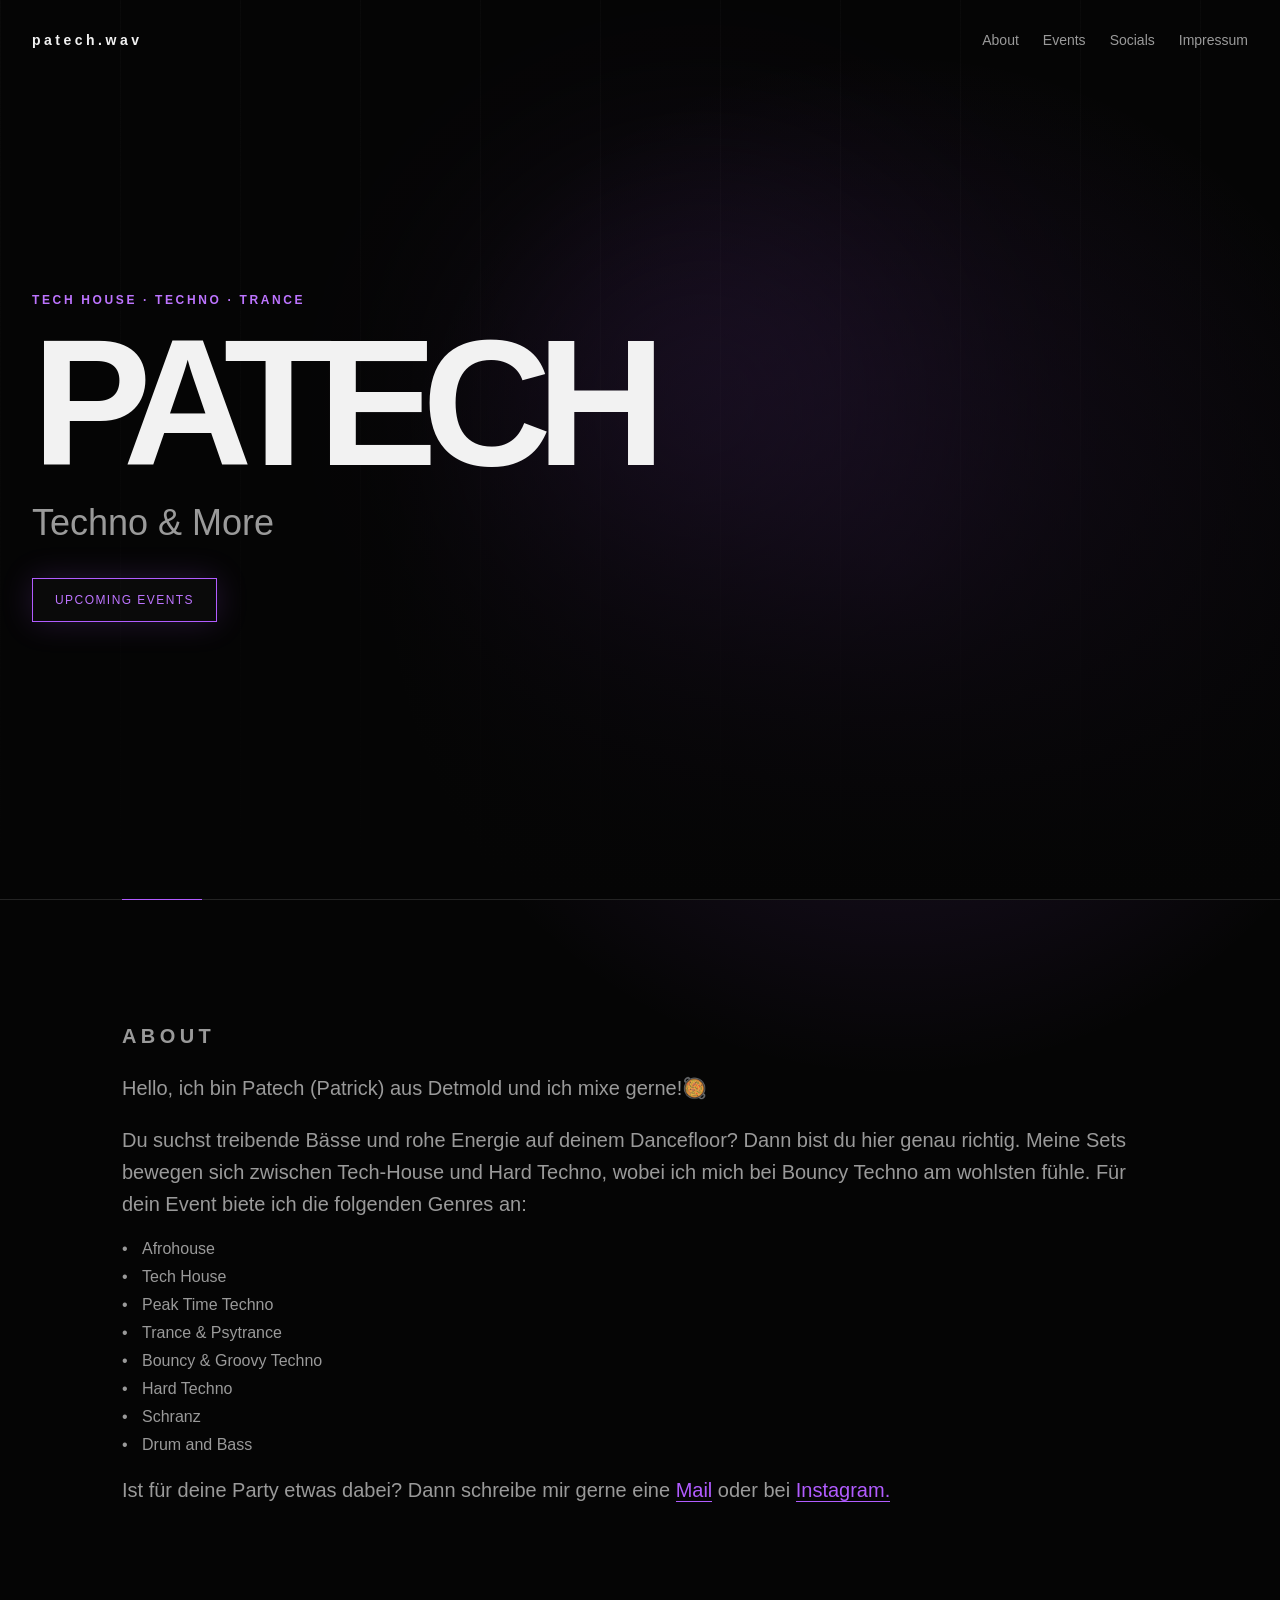
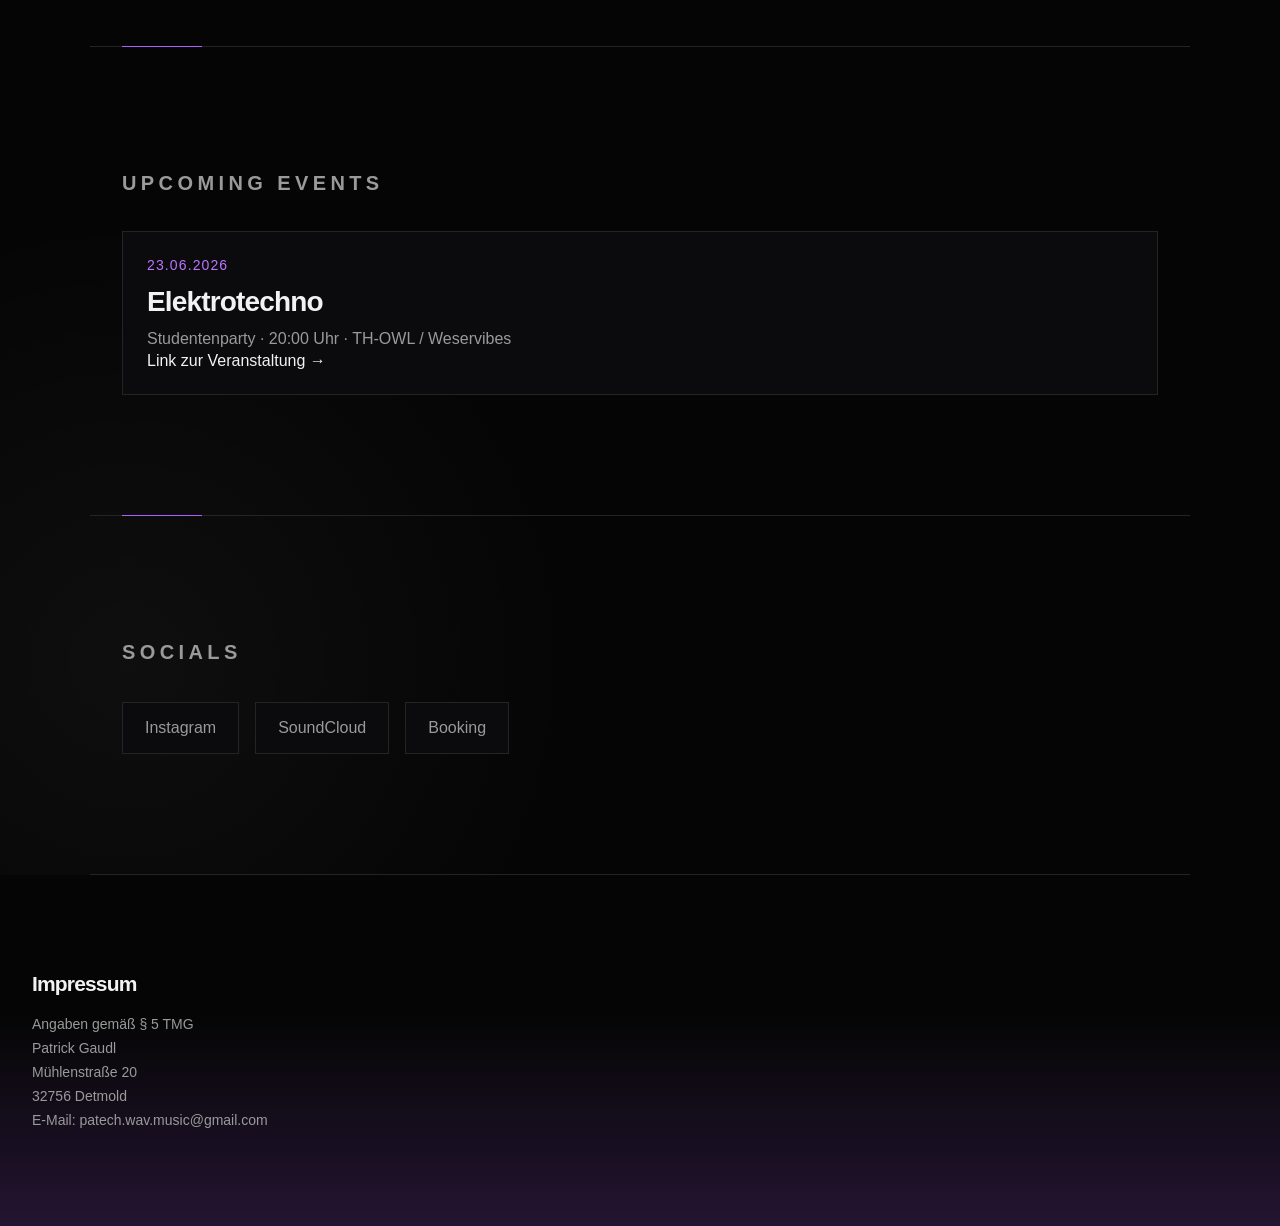
==== index.html @ b755f6b0 "Information added" ====
<!DOCTYPE html>
<html lang="de">
<head>
  <meta charset="UTF-8" />
  <meta name="viewport" content="width=device-width, initial-scale=1.0" />
  <title>Patech | HEART TECHNO❤️‍🔥</title>
  <link rel="stylesheet" href="css/style.css" />
</head>
<body>
  <header class="hero">
    <nav class="nav">
      <div class="logo">patech.wav</div>
      <div class="nav-links">
        <a href="#about">About</a>
        <a href="#events">Events</a>
        <a href="#socials">Socials</a>
        <a href="#impressum">Impressum</a>
      </div>
    </nav>

    <section class="hero-content">
      <p class="eyebrow">Tech House · Techno · Trance</p>
      <h1>PATECH</h1>
      <p class="headline">Techno & More</p>
      <a href="#events" class="button">Upcoming Events</a>
    </section>
  </header>

  <main>
    <section id="about" class="section">
      <p class="section-label">About</p>
      <!--<h2>HEART. TECHNO.</h2>-->
      <p>Hello, ich bin Patech (Patrick) aus Detmold und ich mixe gerne!🥘</p>
      <p>    
        Du suchst treibende Bässe und rohe Energie auf deinem Dancefloor? 
        Dann bist du hier genau richtig. Meine Sets bewegen sich 
        zwischen Tech-House und Hard Techno, wobei ich mich bei Bouncy Techno 
        am wohlsten fühle. Für dein Event biete ich die folgenden Genres an:
        <ul>
          <li>Afrohouse</li>
          <li>Tech House</li>
          <li>Peak Time Techno</li>
          <li>Trance & Psytrance</li>
          <li>Bouncy & Groovy Techno</li>
          <li>Hard Techno</li>
          <li>Schranz</li>
          <li>Drum and Bass</li>
        </ul>

        <p>
          Ist für deine Party etwas dabei? Dann schreibe mir gerne eine
          <a href="mailto:patech.wav.music@gmail.com" class="inline-link">Mail</a>
          oder bei
          <a href="https://www.instagram.com/patech.wav?igsh=MTF3a2w5eGQxazkydw%3D%3D&utm_source=qr" target="_blank" class="inline-link">Instagram.
  </a>
</p>
        
    </section>

    <section id="events" class="section">
      <p class="section-label">Upcoming Events</p>
      <div class="event-list">
        <article class="event">
          <span>23.06.2026</span>
          <h3>Elektrotechno</h3>
          <p>Studentenparty · 20:00 Uhr · TH-OWL / Weservibes</p>
          <a
            href="https://www.instagram.com/p/DZF4365NPlH/?igsh=MXVjY3Zva3c2cnh4eQ=="
            target="_blank"
            class="event-link"
            >
          Link zur Veranstaltung →
          </a>
        </article>

        <!-- 
        <article class="event">
          <span>26.06.2026</span>
          <h3>Casino Party</h3>
          <p>Studentenparty · 21:00 Uhr · AStA Detmold</p>
        </article>
      -->
      </div>
    </section>

    <section id="socials" class="section">
      <p class="section-label">Socials</p>
      <!--<h2>Follow the sound</h2>-->
      <div class="social-links">
        <a href="https://www.instagram.com/patech.wav?igsh=MTF3a2w5eGQxazkydw%3D%3D&utm_source=qr" target="_blank">Instagram</a>
        <a href="https://soundcloud.com/user-330968893" target="_blank">SoundCloud</a>
        <a href="mailto:patech.wav.music@gmail.com">Booking</a>
      </div>
    </section>
  </main>

  <footer id="impressum" class="footer">
    <h2>Impressum</h2>
    <p>
      Angaben gemäß § 5 TMG<br />
      Patrick Gaudl<br />
      Mühlenstraße 20<br />
      32756 Detmold<br />
      E-Mail: patech.wav.music@gmail.com
    </p>
  </footer>

  <script src="js/main.js"></script>
</body>
</html>
---- css/style.css ----
:root {
  --bg: #050505;
  --bg-soft: #0b0b0d;
  --text: #f2f2f2;
  --muted: #9a9a9a;
  --line: #242424;

  --accent: #b15cff;
  --accent-soft: color-mix(in srgb, var(--accent) 18%, transparent);
  --accent-medium: color-mix(in srgb, var(--accent) 45%, transparent);
  --accent-text: color-mix(in srgb, var(--accent) 85%, #ffffff);

  --max-width: 1100px;
  --side-padding: 32px;
}

* {
  box-sizing: border-box;
}

html {
  scroll-behavior: smooth;
}

body {
  margin: 0;
  font-family: Arial, Helvetica, sans-serif;
  background:
    radial-gradient(circle at 70% 20%, var(--accent-soft), transparent 32rem),
    radial-gradient(circle at 10% 80%, rgba(255, 255, 255, 0.04), transparent 28rem),
    var(--bg);
  color: var(--text);
}

body::selection {
  background: var(--accent);
  color: var(--bg);
}

a {
  color: inherit;
  text-decoration: none;
}

.hero {
  position: relative;
  min-height: 100vh;
  padding: 32px;
  display: flex;
  flex-direction: column;
  overflow: hidden;
  border-bottom: 1px solid var(--line);
}

.hero::before {
  content: "";
  position: absolute;
  width: 42rem;
  height: 42rem;
  top: 45%;
  left: 55%;
  transform: translate(-50%, -50%);
  background: radial-gradient(circle, var(--accent-medium), transparent 68%);
  filter: blur(90px);
  opacity: 0.4;
  pointer-events: none;
}

.hero::after {
  content: "";
  position: absolute;
  inset: 0;
  background:
    linear-gradient(to bottom, rgba(5, 5, 5, 0.1), var(--bg)),
    repeating-linear-gradient(
      90deg,
      rgba(255, 255, 255, 0.025) 0,
      rgba(255, 255, 255, 0.025) 1px,
      transparent 1px,
      transparent 120px
    );
  pointer-events: none;
}

.nav,
.hero-content {
  position: relative;
  z-index: 1;
}

.nav {
  display: flex;
  justify-content: space-between;
  align-items: center;
  gap: 24px;
}

.logo {
  font-size: 14px;
  letter-spacing: 0.25em;
  font-weight: 700;
  color: var(--text);
}

.nav-links {
  display: flex;
  gap: 24px;
  font-size: 14px;
  color: var(--muted);
}

.nav-links a {
  position: relative;
  transition: color 0.2s ease;
}

.nav-links a::after {
  content: "";
  position: absolute;
  left: 0;
  bottom: -6px;
  width: 0;
  height: 1px;
  background: var(--accent);
  transition: width 0.2s ease;
}

.nav-links a:hover {
  color: var(--text);
}

.nav-links a:hover::after {
  width: 100%;
}

.hero-content {
  flex: 1;
  display: flex;
  flex-direction: column;
  justify-content: center;
  max-width: 920px;
}

.eyebrow,
.section-label {
  margin: 0;
  color: var(--accent-text);
  text-transform: uppercase;
  letter-spacing: 0.22em;
  font-size: 12px;
  font-weight: 700;
}

h1 {
  margin: 18px 0;
  font-size: clamp(64px, 14vw, 180px);
  line-height: 0.88;
  letter-spacing: -0.085em;
  color: var(--text);
  background: none;
  -webkit-text-fill-color: unset;
}

.headline {
  max-width: 660px;
  margin: 0;
  color: var(--muted);
  font-size: clamp(20px, 3vw, 36px);
  line-height: 1.2;
}

.button {
  margin-top: 34px;
  width: fit-content;
  border: 1px solid var(--accent);
  padding: 14px 22px;
  text-transform: uppercase;
  letter-spacing: 0.12em;
  font-size: 12px;
  color: var(--accent-text);
  background: rgba(255, 255, 255, 0.02);
  box-shadow: 0 0 32px var(--accent-soft);
  transition:
    background 0.2s ease,
    color 0.2s ease,
    transform 0.2s ease,
    box-shadow 0.2s ease;
}

.button:hover {
  background: var(--accent);
  color: var(--bg);
  transform: translateY(-2px);
  box-shadow: 0 0 44px var(--accent-medium);
}

.section {
  position: relative;
  padding: 120px var(--side-padding);
  max-width: var(--max-width);
  margin: 0 auto;
  border-bottom: 1px solid var(--line);
}

.section::before {
  content: "";
  position: absolute;
  top: -1px;
  left: var(--side-padding);
  width: 80px;
  height: 1px;
  background: var(--accent);
}

.section h2 {
  font-size: clamp(36px, 7vw, 88px);
  letter-spacing: -0.06em;
  line-height: 0.95;
  margin: 18px 0 26px;
}

.section p {
  color: var(--muted);
  font-size: 20px;
  line-height: 1.6;
}

.event-list {
  display: grid;
  gap: 16px;
  margin-top: 32px;
}

.event {
  position: relative;
  border: 1px solid var(--line);
  padding: 24px;
  background:
    
    var(--bg-soft);
  transition:
    border-color 0.2s ease,
    transform 0.2s ease,
    background 0.2s ease;
}

.event:hover {
  border-color: var(--accent);
  transform: translateY(-3px);
}

.event span {
  color: var(--accent-text);
  font-size: 14px;
  letter-spacing: 0.08em;
}

.event h3 {
  margin: 12px 0 8px;
  font-size: 28px;
  letter-spacing: -0.03em;
}

.event p {
  margin: 0;
  font-size: 16px;
}

.social-links {
  display: flex;
  flex-wrap: wrap;
  gap: 16px;
  margin-top: 34px;
}

.social-links a {
  border: 1px solid var(--line);
  padding: 16px 22px;
  color: var(--muted);
  background: var(--bg-soft);
  transition:
    color 0.2s ease,
    border-color 0.2s ease,
    transform 0.2s ease,
    box-shadow 0.2s ease;
}

.social-links a:hover {
  color: var(--text);
  border-color: var(--accent);
  transform: translateY(-2px);
  box-shadow: 0 0 30px var(--accent-soft);
}

.footer {
  padding: 80px var(--side-padding);
  color: var(--muted);
  font-size: 14px;
  background:
    linear-gradient(to top, var(--accent-soft), transparent 60%),
    var(--bg);
}

.footer h2 {
  color: var(--text);
  letter-spacing: -0.04em;
}

.footer p {
  line-height: 1.7;
}

@media (max-width: 700px) {
  :root {
    --side-padding: 20px;
  }

  .hero {
    padding: 24px 20px;
  }

  .nav {
    align-items: flex-start;
    flex-direction: column;
  }

  .nav-links {
    flex-wrap: wrap;
    gap: 16px;
  }

  .hero::before {
    width: 28rem;
    height: 28rem;
  }

  .section {
    padding-top: 90px;
    padding-bottom: 90px;
  }

  .section p {
    font-size: 18px;
  }

  .event h3 {
    font-size: 24px;
  }
}

ul {
  list-style: none;
  padding: 0;
}

ul li {
  position: relative;
  padding-left: 20px;
  margin-bottom: 10px;
}

ul li::before {
  content: "•";
  position: absolute;
  left: 0;
  color: var(--muted);
}

#about p,
#about ul,
#about li {
  color: var(--muted);
}


.inline-link {
  color: var(--accent);
  text-decoration: none;
  border-bottom: 1px solid var(--accent);
  transition: all 0.2s ease;
}

.inline-link:hover {
  color: var(--text);
  border-bottom-color: var(--text);
}
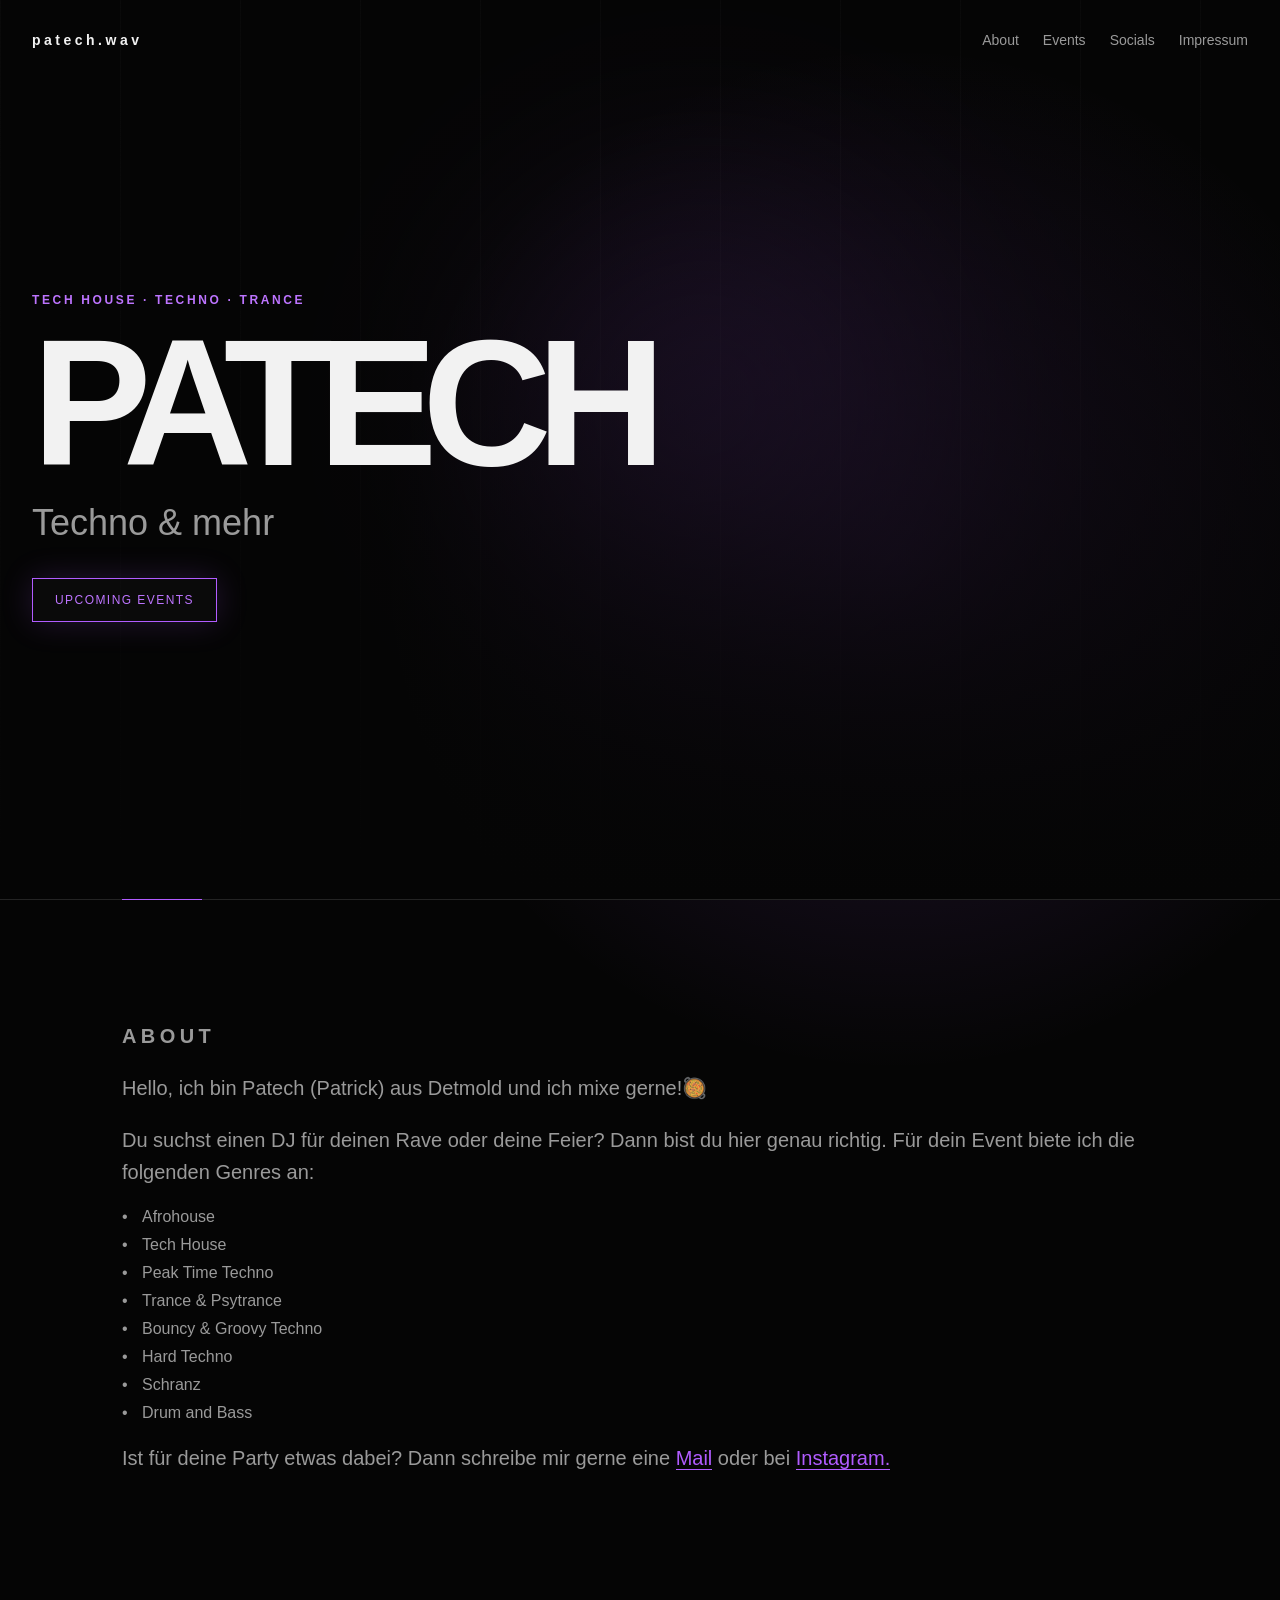
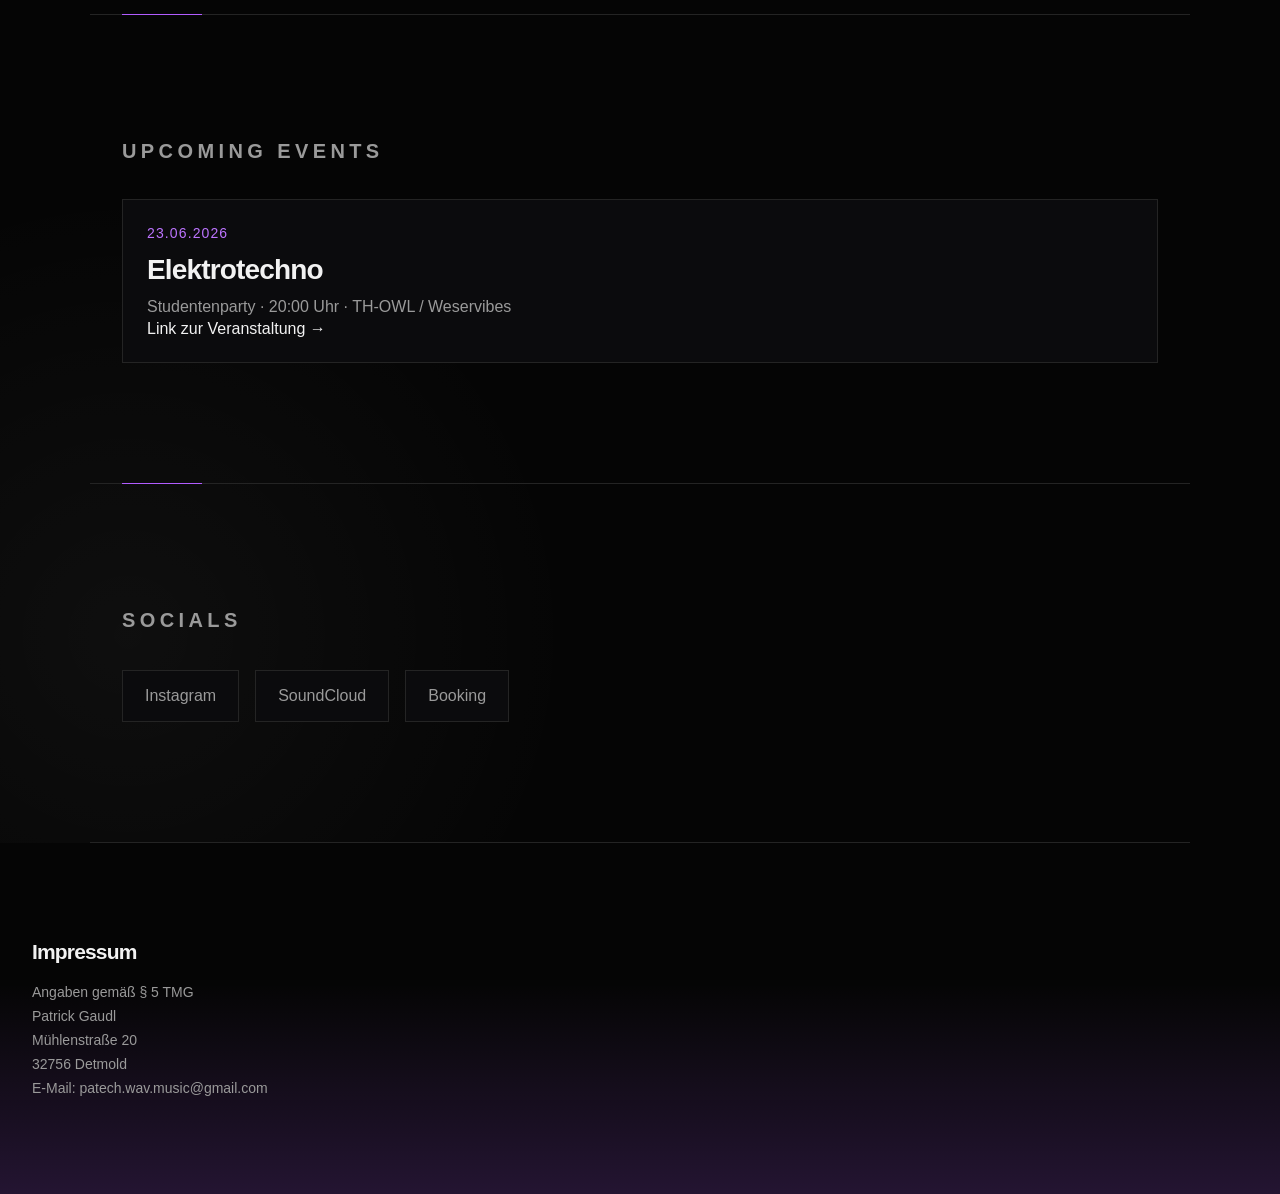
==== commit 8eab5be8: "Updated info" ====
--- a/index.html
+++ b/index.html
@@ -21,7 +21,7 @@
     <section class="hero-content">
       <p class="eyebrow">Tech House · Techno · Trance</p>
       <h1>PATECH</h1>
-      <p class="headline">Techno & More</p>
+      <p class="headline">Techno & mehr</p>
       <a href="#events" class="button">Upcoming Events</a>
     </section>
   </header>
@@ -32,10 +32,8 @@
       <!--<h2>HEART. TECHNO.</h2>-->
       <p>Hello, ich bin Patech (Patrick) aus Detmold und ich mixe gerne!🥘</p>
       <p>    
-        Du suchst treibende Bässe und rohe Energie auf deinem Dancefloor? 
-        Dann bist du hier genau richtig. Meine Sets bewegen sich 
-        zwischen Tech-House und Hard Techno, wobei ich mich bei Bouncy Techno 
-        am wohlsten fühle. Für dein Event biete ich die folgenden Genres an:
+        Du suchst einen DJ für deinen Rave oder deine Feier? 
+        Dann bist du hier genau richtig.  Für dein Event biete ich die folgenden Genres an:
         <ul>
           <li>Afrohouse</li>
           <li>Tech House</li>
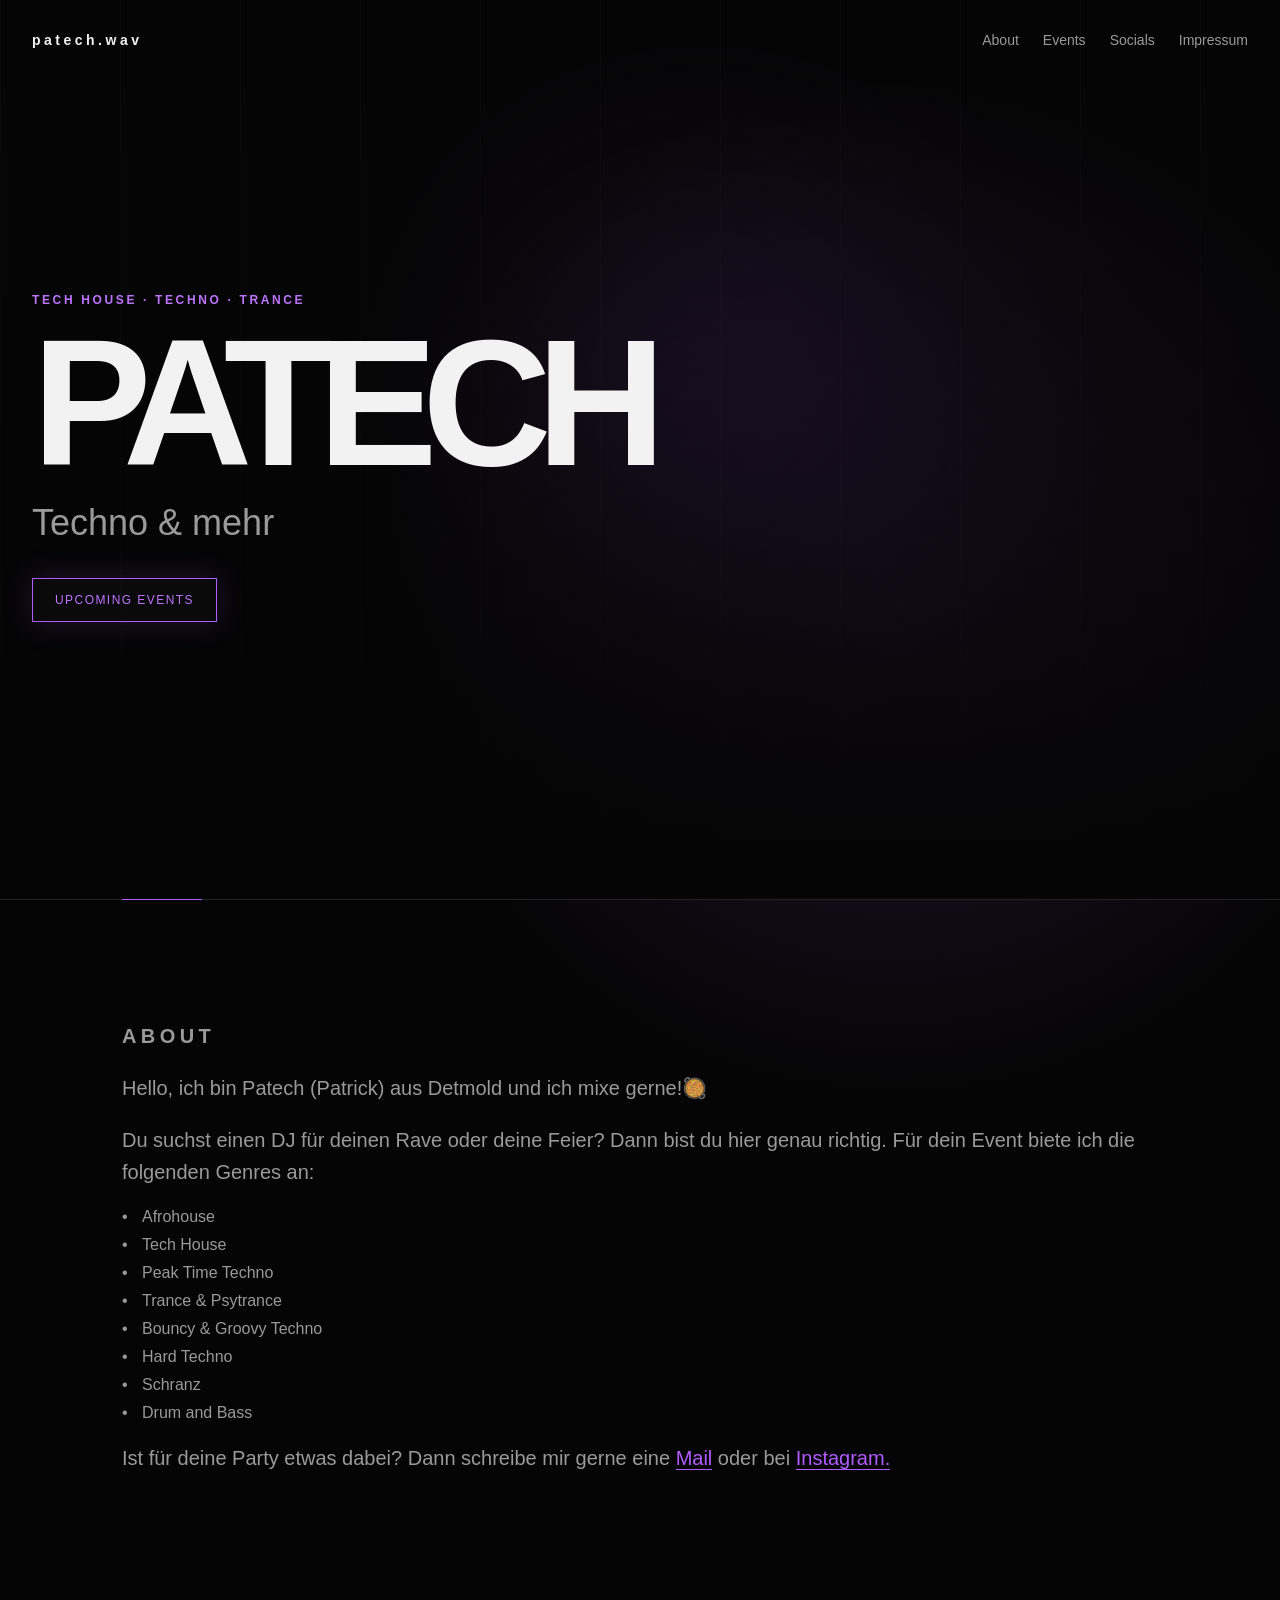
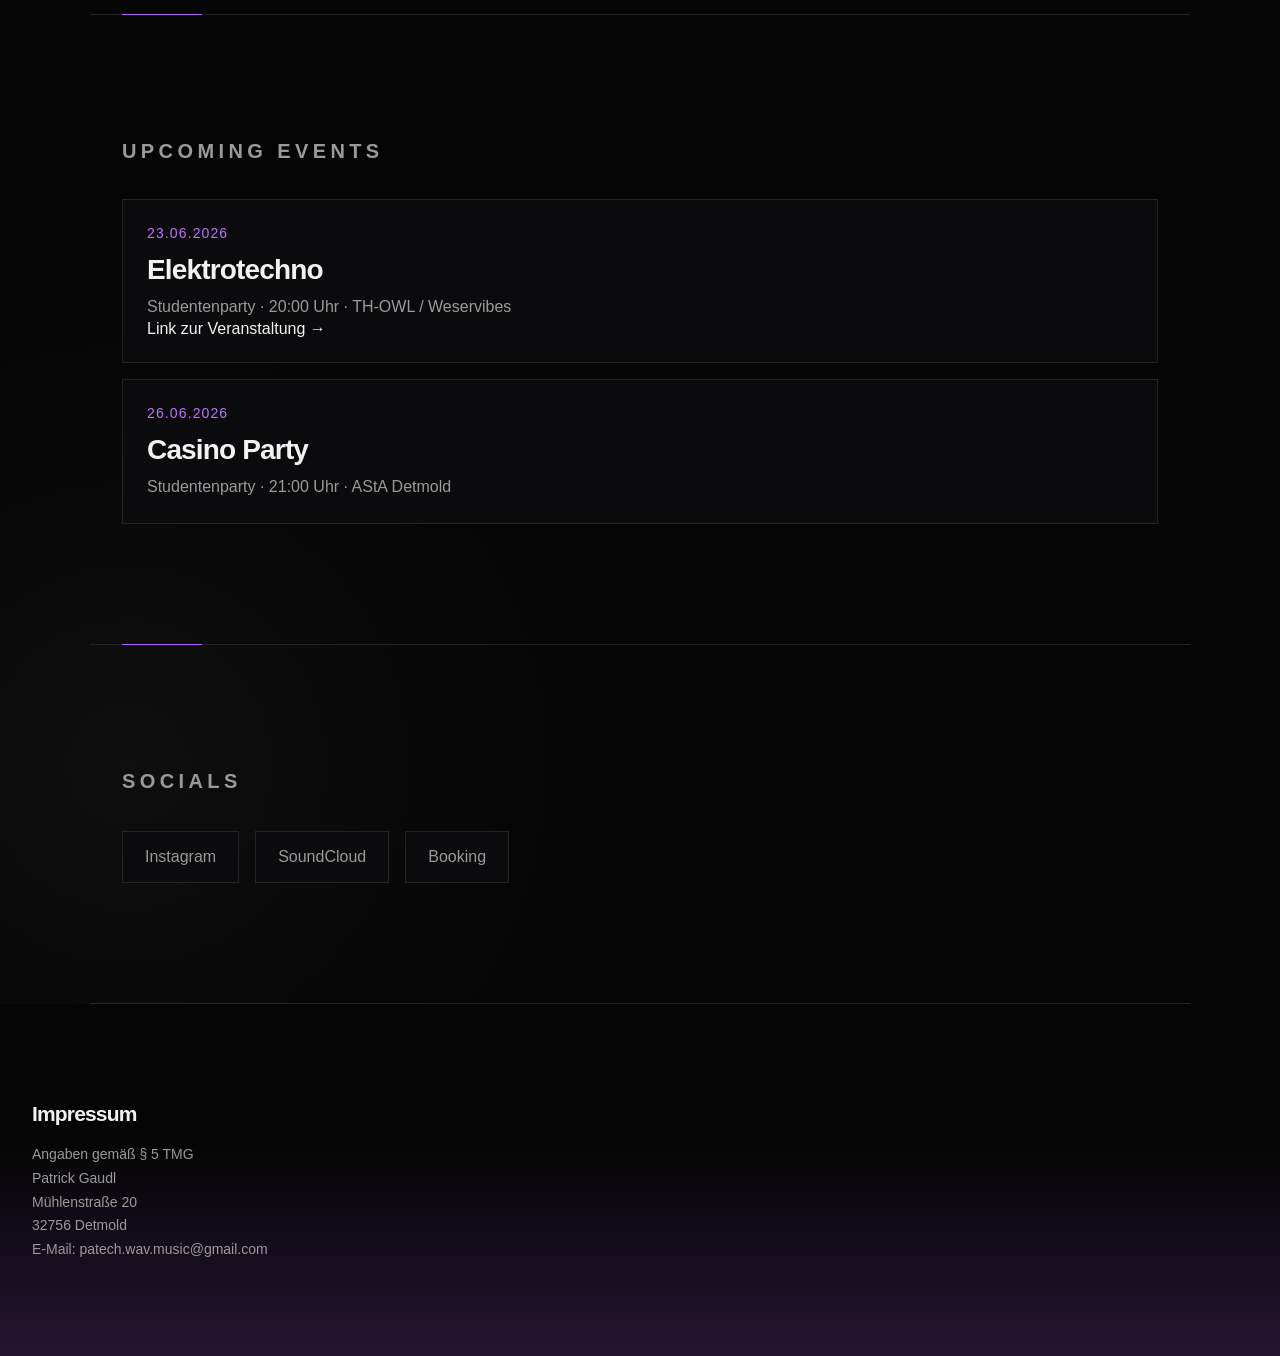
==== commit e3d4224d: "Added event detmold party." ====
--- a/index.html
+++ b/index.html
@@ -71,13 +71,13 @@
           </a>
         </article>
 
-        <!-- 
+         
         <article class="event">
           <span>26.06.2026</span>
           <h3>Casino Party</h3>
           <p>Studentenparty · 21:00 Uhr · AStA Detmold</p>
         </article>
-      -->
+      
       </div>
     </section>
 
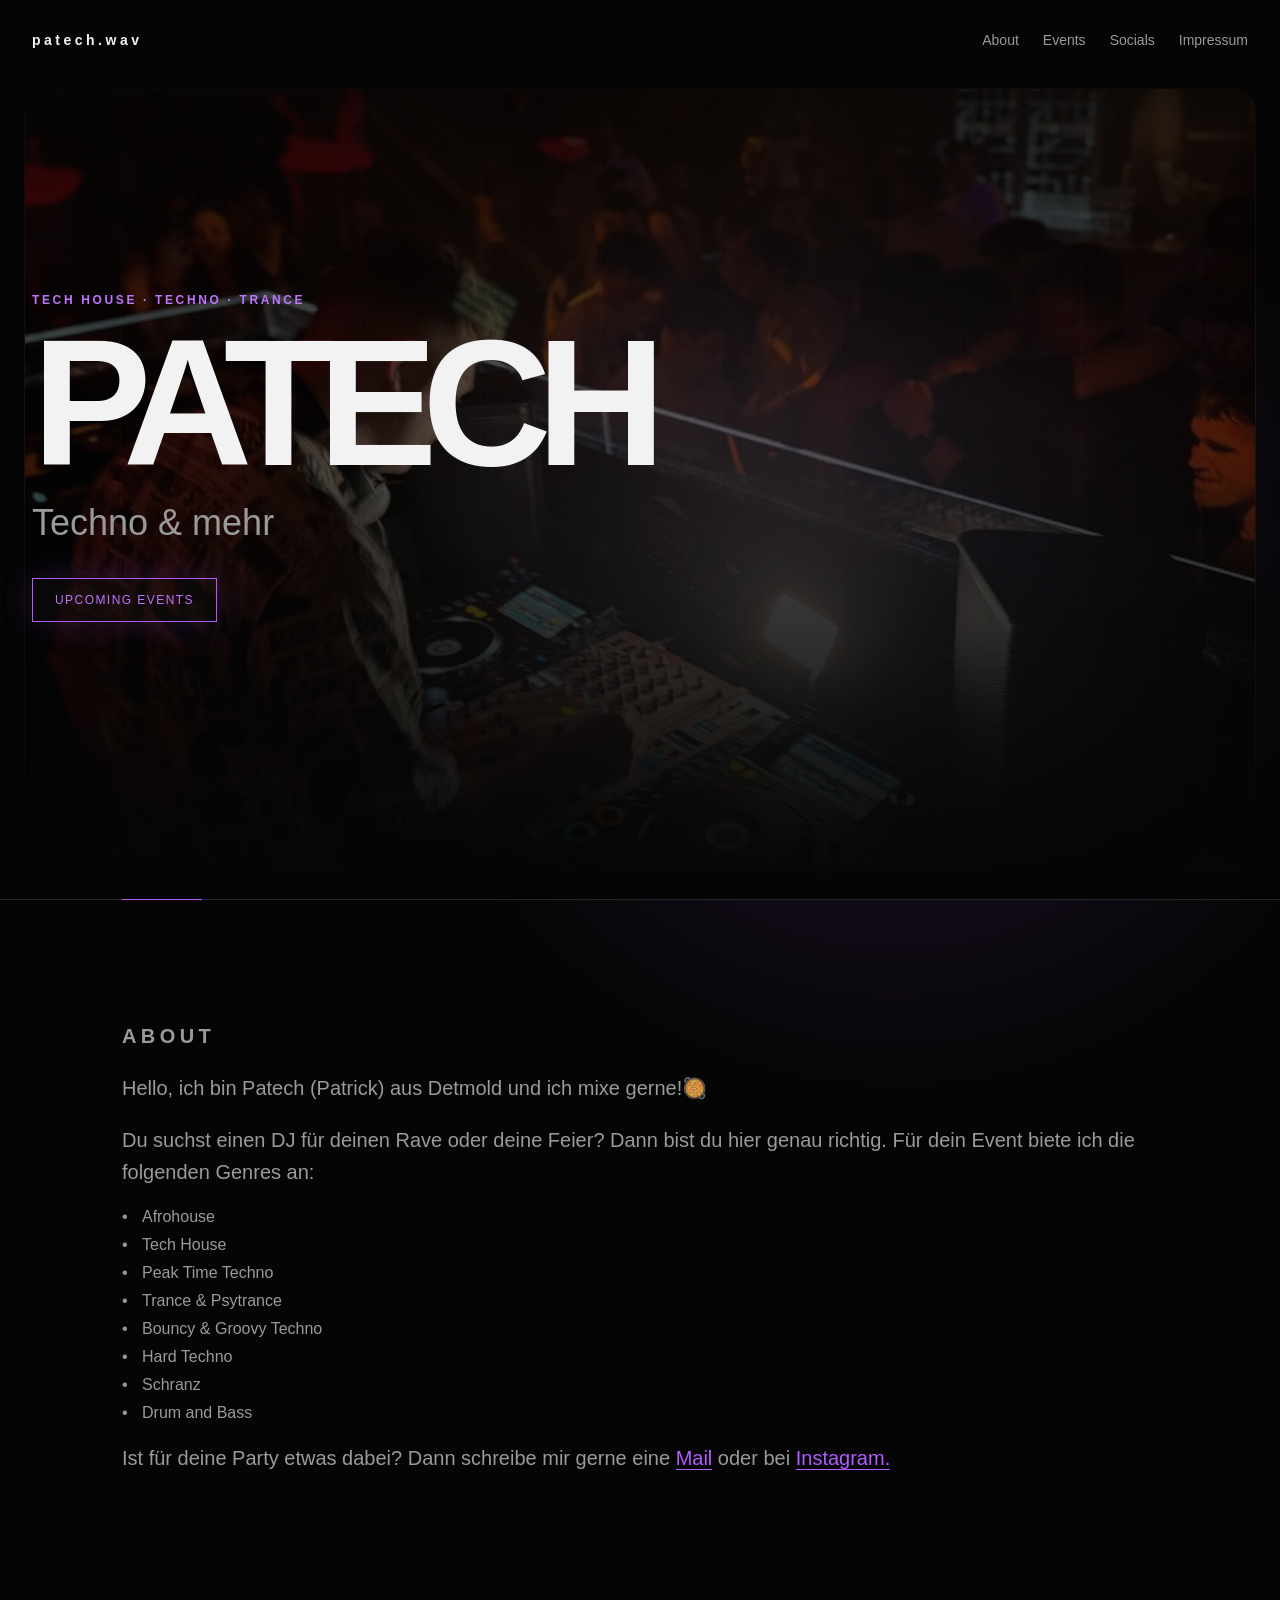
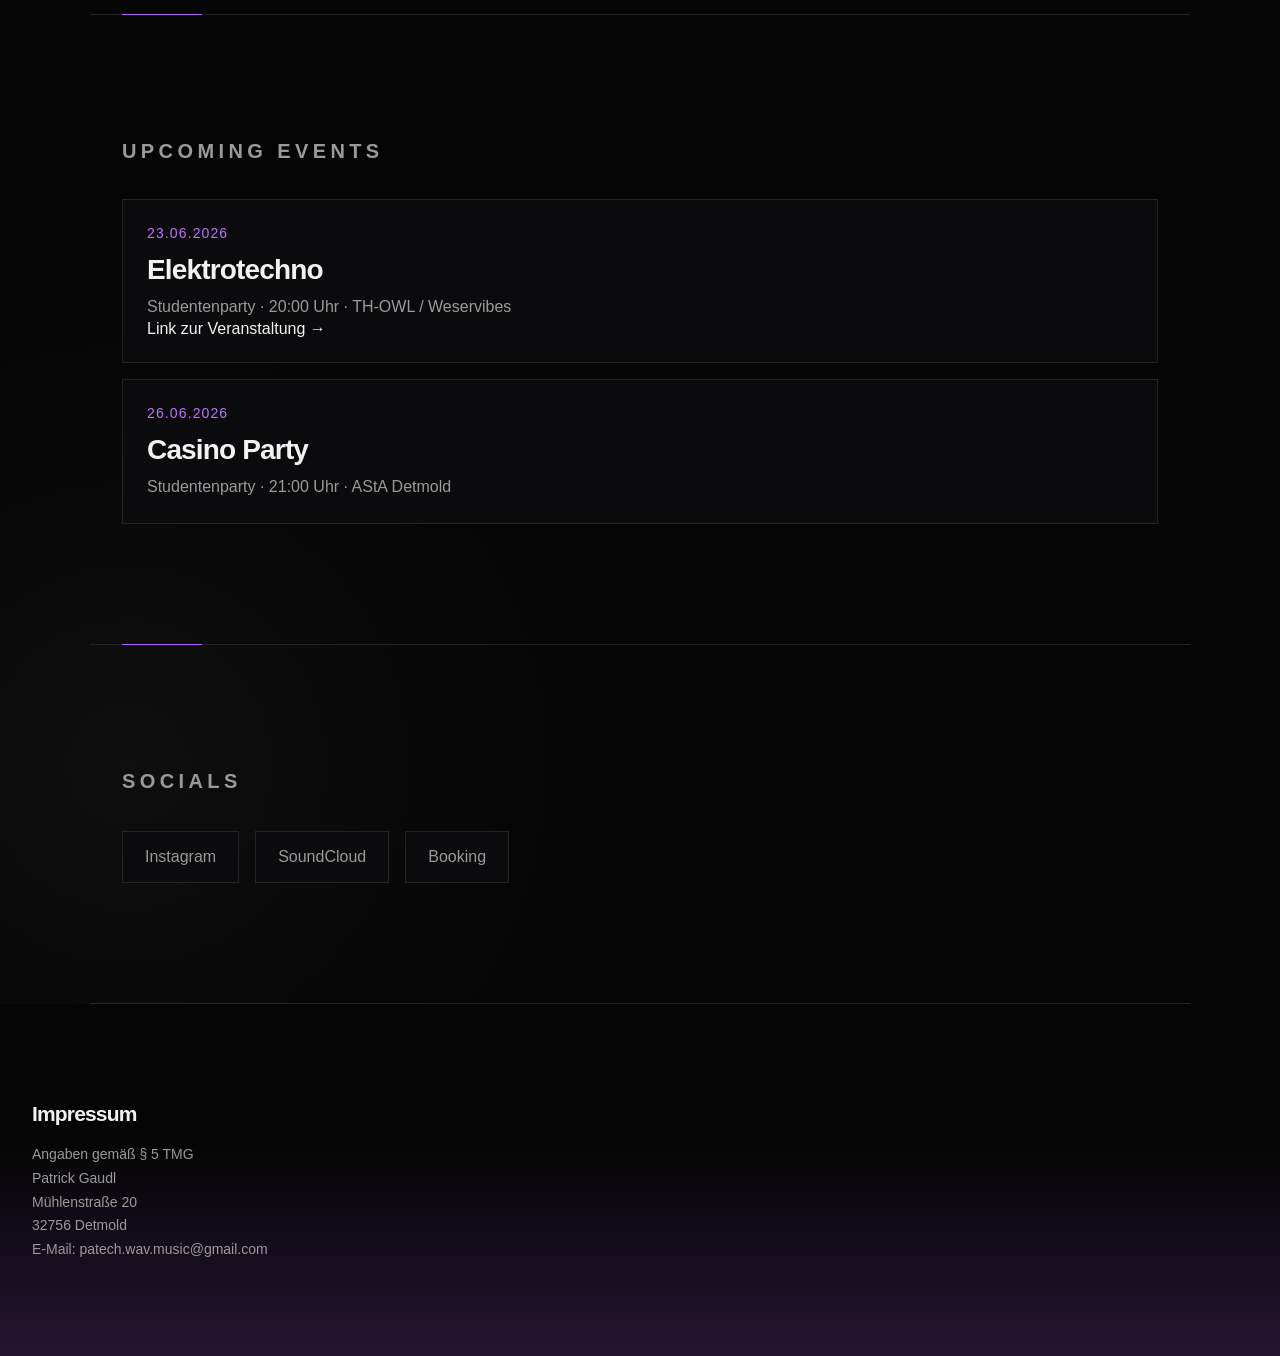
==== commit 8febff6f: "Image hero slideshow in header" ====
--- a/index.html
+++ b/index.html
@@ -8,6 +8,7 @@
 </head>
 <body>
   <header class="hero">
+    <div id="slider-container"></div>
     <nav class="nav">
       <div class="logo">patech.wav</div>
       <div class="nav-links">
--- a/css/style.css
+++ b/css/style.css
@@ -383,4 +383,93 @@
 .inline-link:hover {
   color: var(--text);
   border-bottom-color: var(--text);
+}
+
+
+
+
+
+.hero {
+  position: relative;
+  overflow: hidden;
+}
+
+#slider-container {
+  position: absolute;
+  inset: 0;
+  z-index: 0;
+  padding: 88px 24px 24px;
+}
+
+.hero-slider {
+  position: relative;
+  width: 100%;
+  height: 100%;
+  overflow: hidden;
+  border: 1px solid rgba(255, 255, 255, 0.12);
+  border-radius: 24px;
+  opacity: 0.72;
+}
+
+.slide,
+.slide img {
+  width: 100%;
+  height: 100%;
+}
+
+.slide {
+  position: absolute;
+  inset: 0;
+  opacity: 0;
+  transition: opacity 1.2s ease;
+}
+
+.slide.active {
+  opacity: 1;
+}
+
+.slide img {
+  object-fit: cover;
+  object-position: center;
+  display: block;
+  filter: brightness(0.65) contrast(1.08) saturate(0.9);
+}
+
+.hero::after {
+  content: "";
+  position: absolute;
+  inset: 0;
+  background:
+    linear-gradient(
+      to bottom,
+      rgba(5, 5, 5, 0.95) 0%,
+      rgba(5, 5, 5, 0.65) 18%,
+      rgba(5, 5, 5, 0.35) 45%,
+      var(--bg) 100%
+    ),
+    repeating-linear-gradient(
+      90deg,
+      rgba(255, 255, 255, 0.025) 0,
+      rgba(255, 255, 255, 0.025) 1px,
+      transparent 1px,
+      transparent 120px
+    );
+  pointer-events: none;
+  z-index: 1;
+}
+
+.nav,
+.hero-content {
+  position: relative;
+  z-index: 2;
+}
+
+@media (max-width: 700px) {
+  #slider-container {
+    padding: 118px 14px 18px;
+  }
+
+  .hero-slider {
+    border-radius: 18px;
+  }
 }
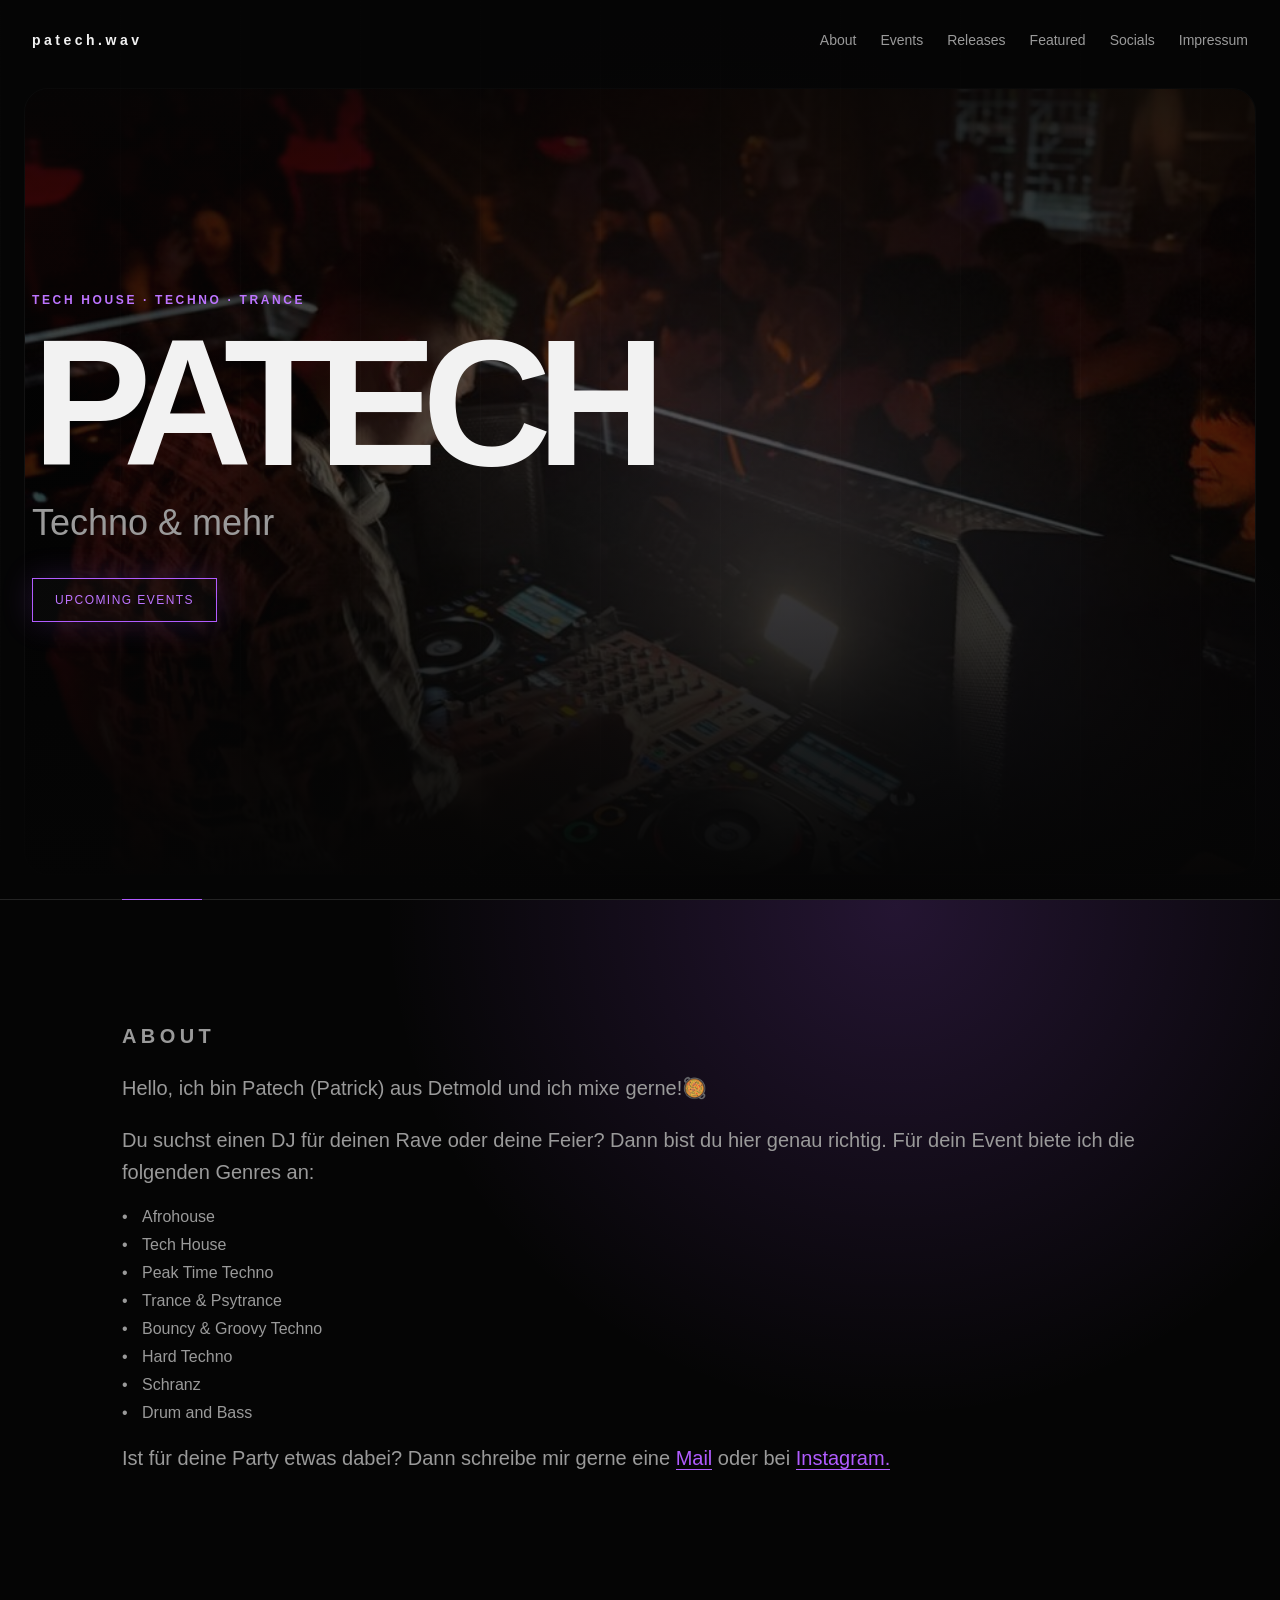
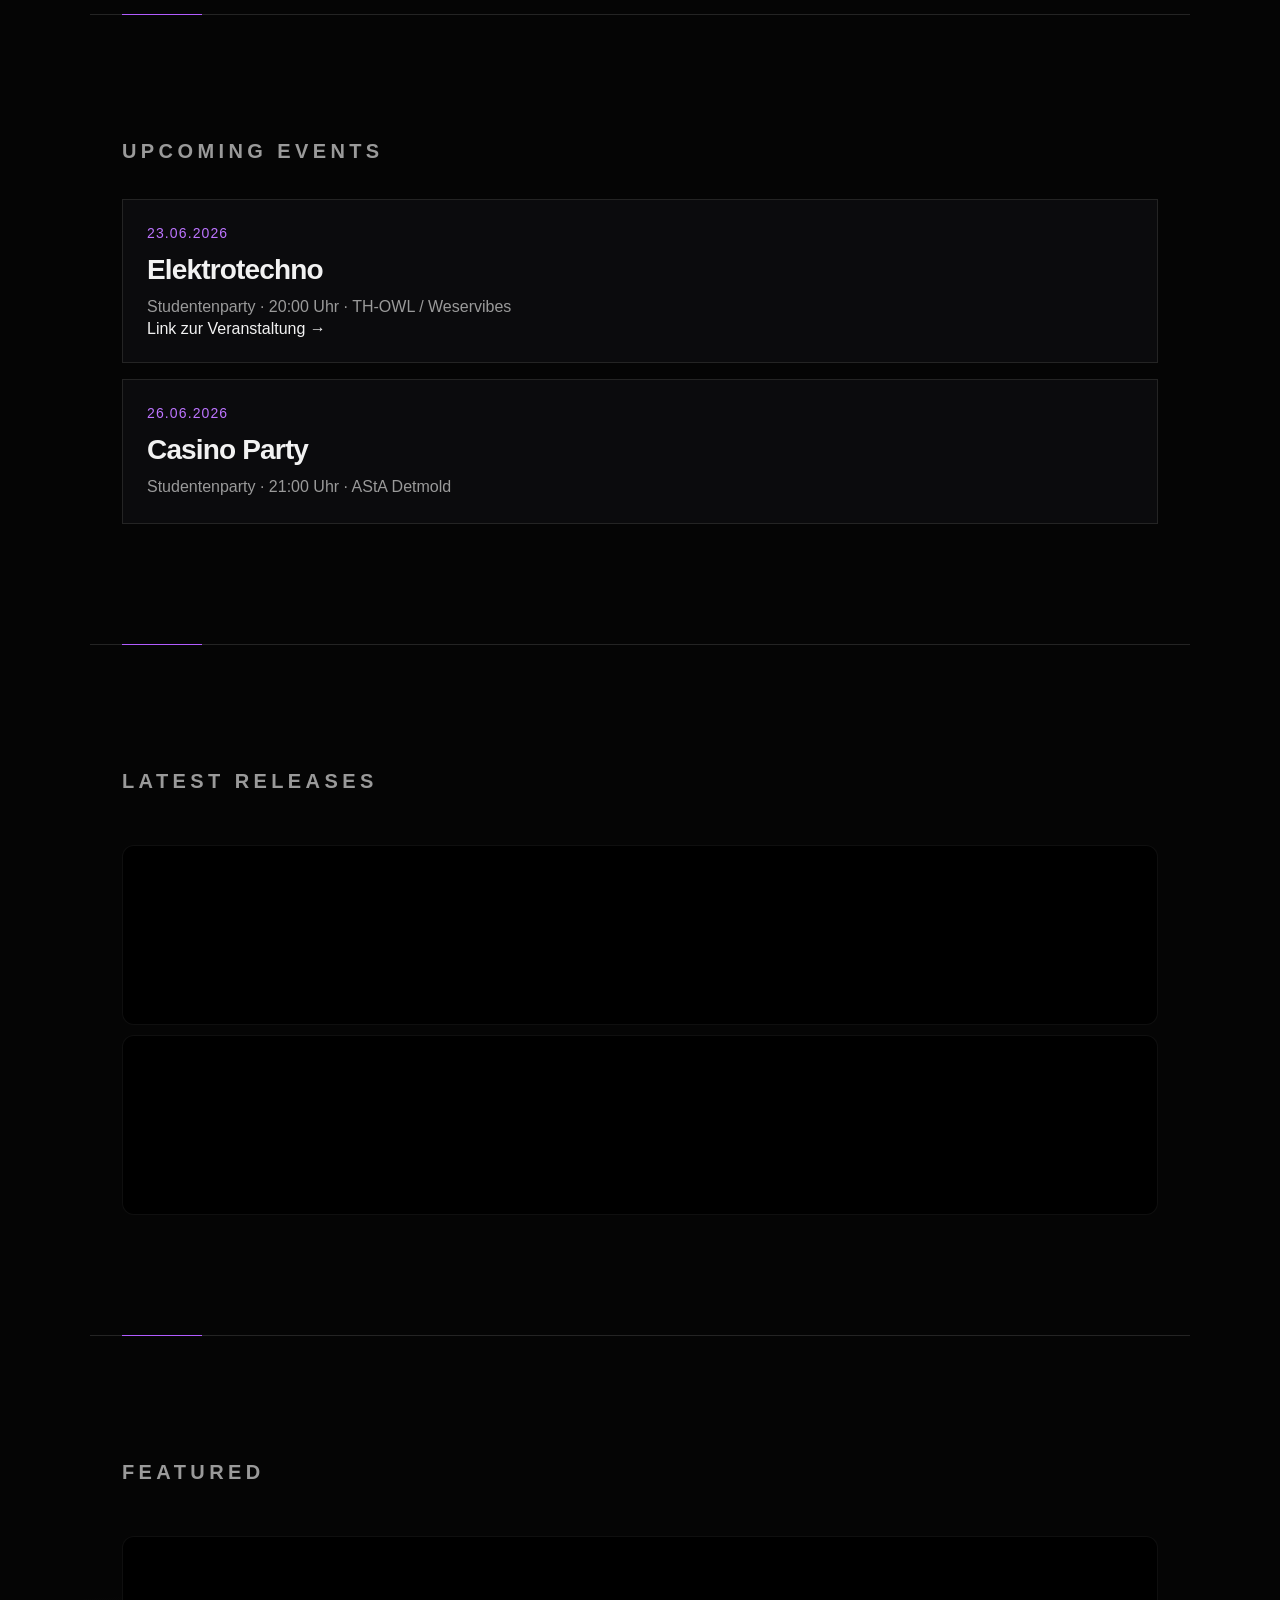
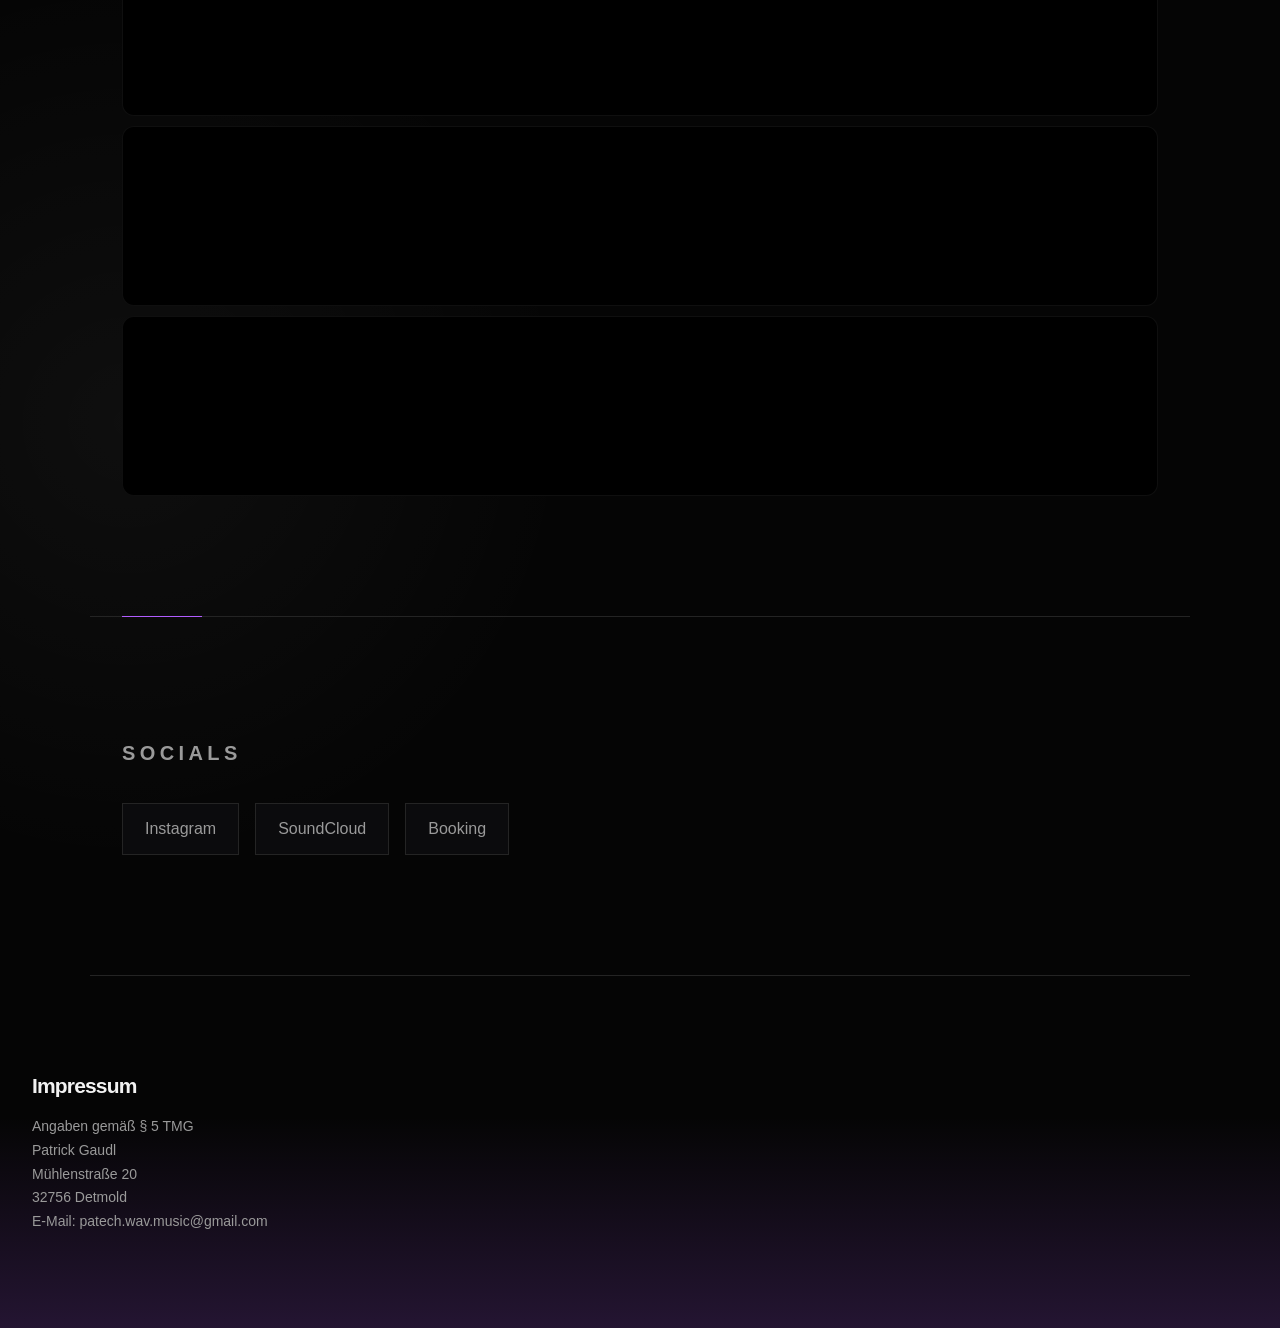
==== commit b2fbec9d: "Added soundcloud sections" ====
--- a/index.html
+++ b/index.html
@@ -14,6 +14,8 @@
       <div class="nav-links">
         <a href="#about">About</a>
         <a href="#events">Events</a>
+        <a href="#releases">Releases</a>
+        <a href="#featured">Featured</a>
         <a href="#socials">Socials</a>
         <a href="#impressum">Impressum</a>
       </div>
@@ -82,6 +84,9 @@
       </div>
     </section>
 
+    <div id="latest-releases-container"></div>
+    <div id="featured-container"></div>
+
     <section id="socials" class="section">
       <p class="section-label">Socials</p>
       <!--<h2>Follow the sound</h2>-->
--- a/css/style.css
+++ b/css/style.css
@@ -472,4 +472,35 @@
   .hero-slider {
     border-radius: 18px;
   }
+}
+
+
+
+.soundcloud-grid {
+  display: grid;
+  gap: 10px;
+  margin-top: 48px;
+}
+
+.soundcloud-card {
+  background: #000;
+  border: 1px solid rgba(255, 255, 255, 0.06);
+  padding: 6px;
+  border-radius: 12px;
+  transition:
+    border-color 0.2s ease,
+    transform 0.2s ease,
+    box-shadow 0.2s ease;
+}
+
+.soundcloud-card:hover {
+  border-color: var(--accent);
+  transform: translateY(-3px);
+  box-shadow: 0 0 30px var(--accent-soft);
+}
+
+.soundcloud-card iframe {
+  display: block;
+  width: 100%;
+  border-radius: 8px;
 }
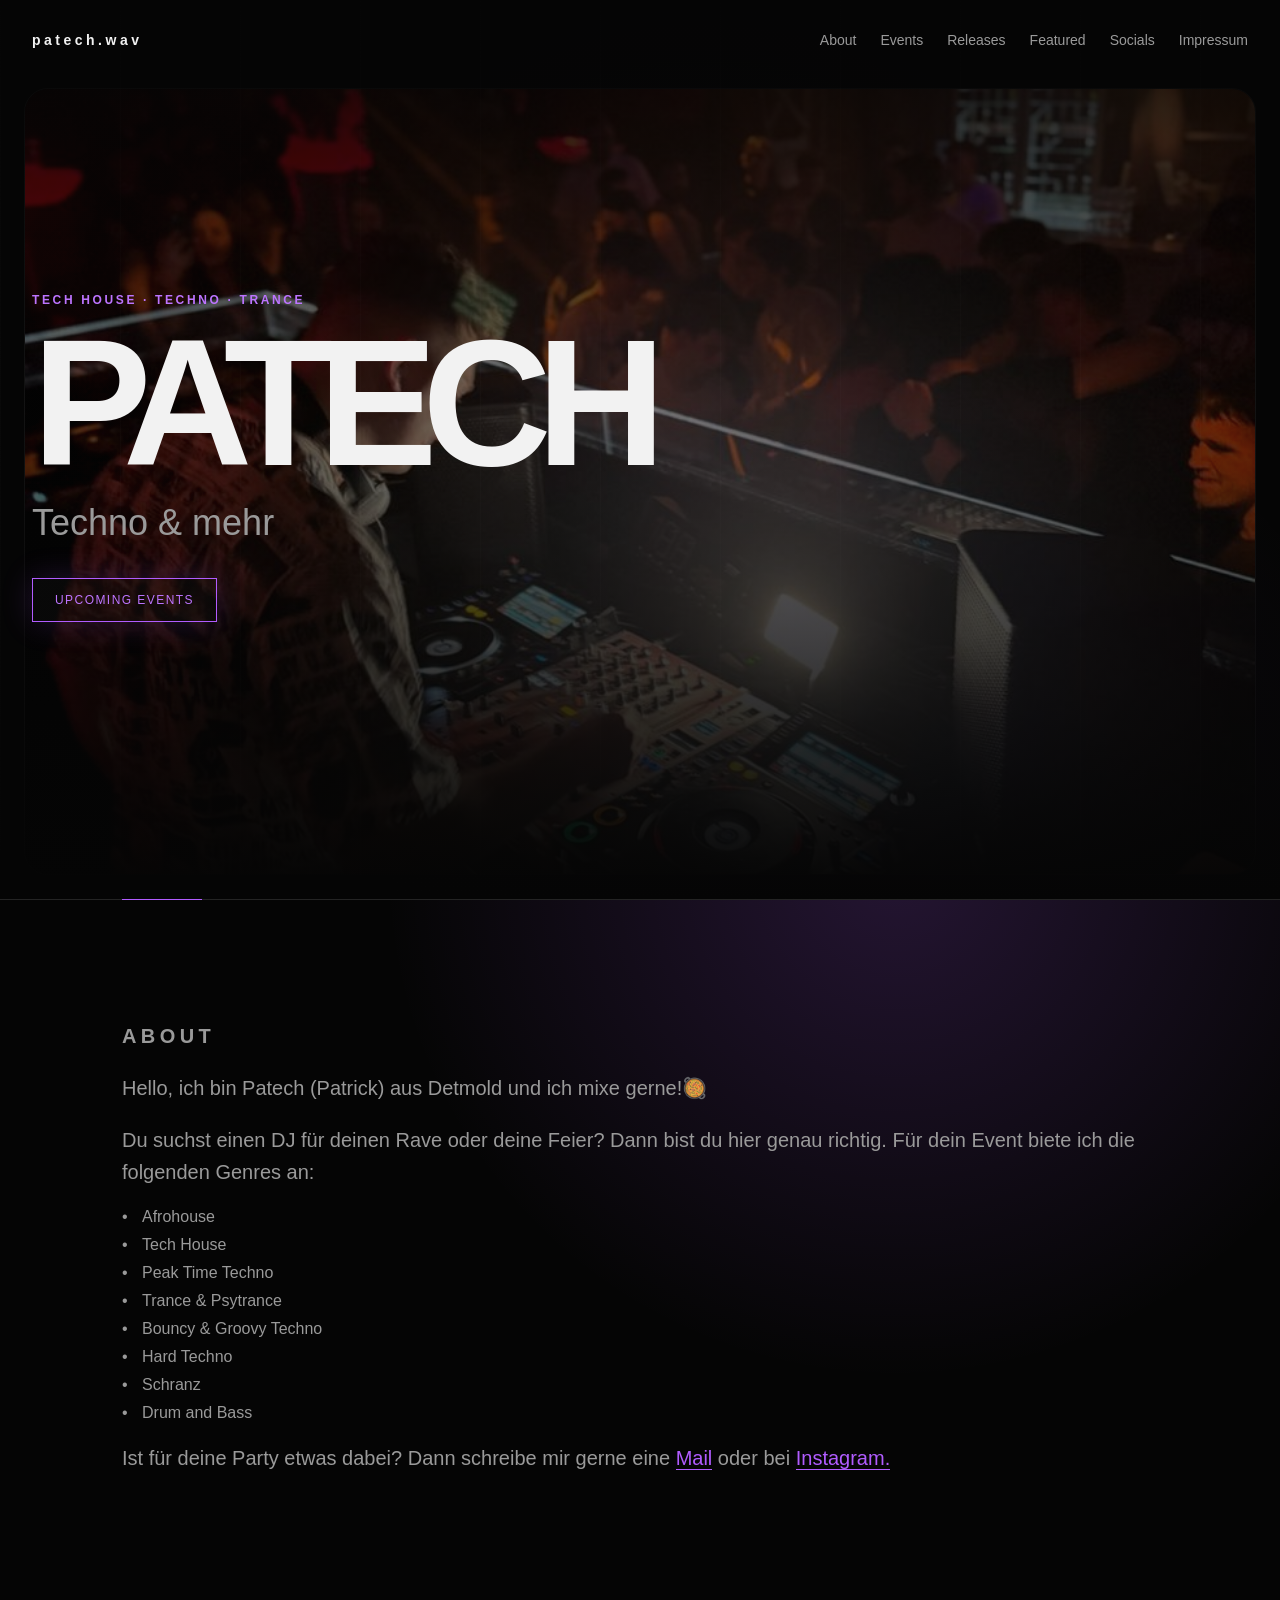
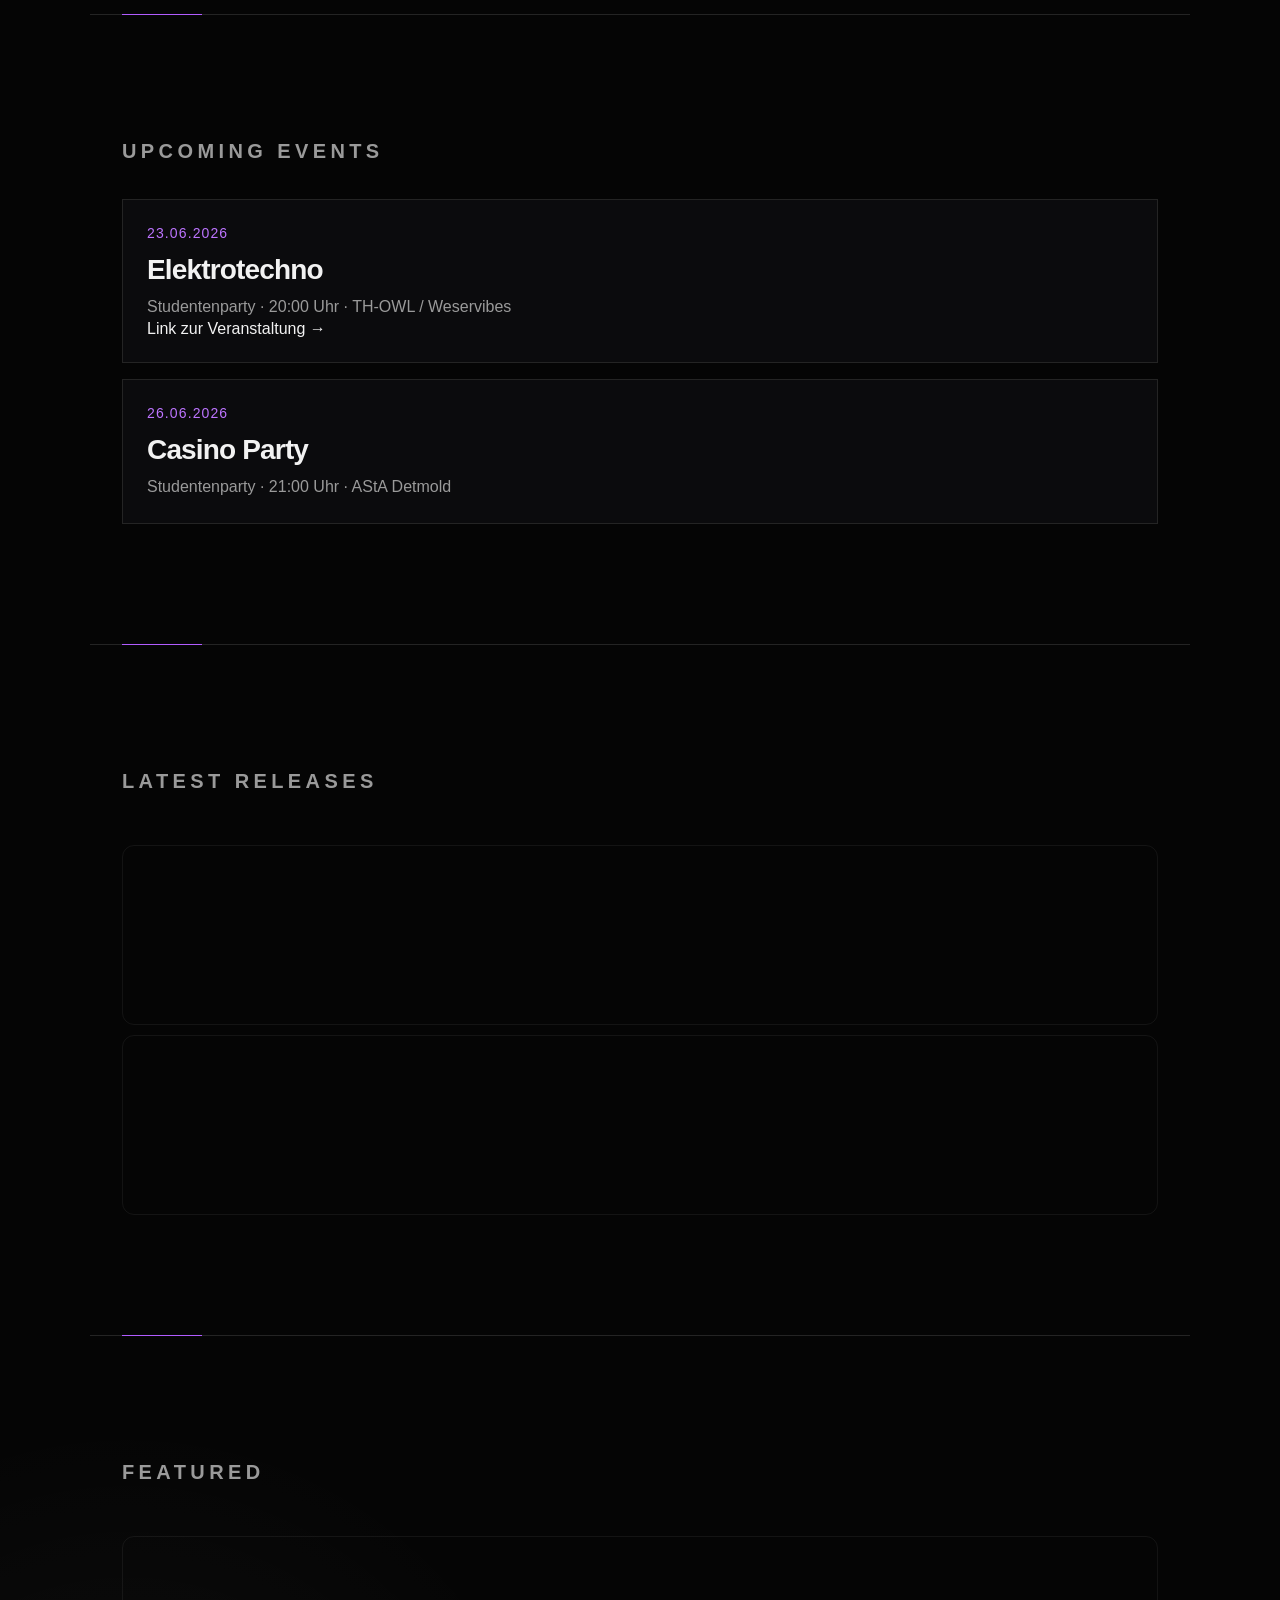
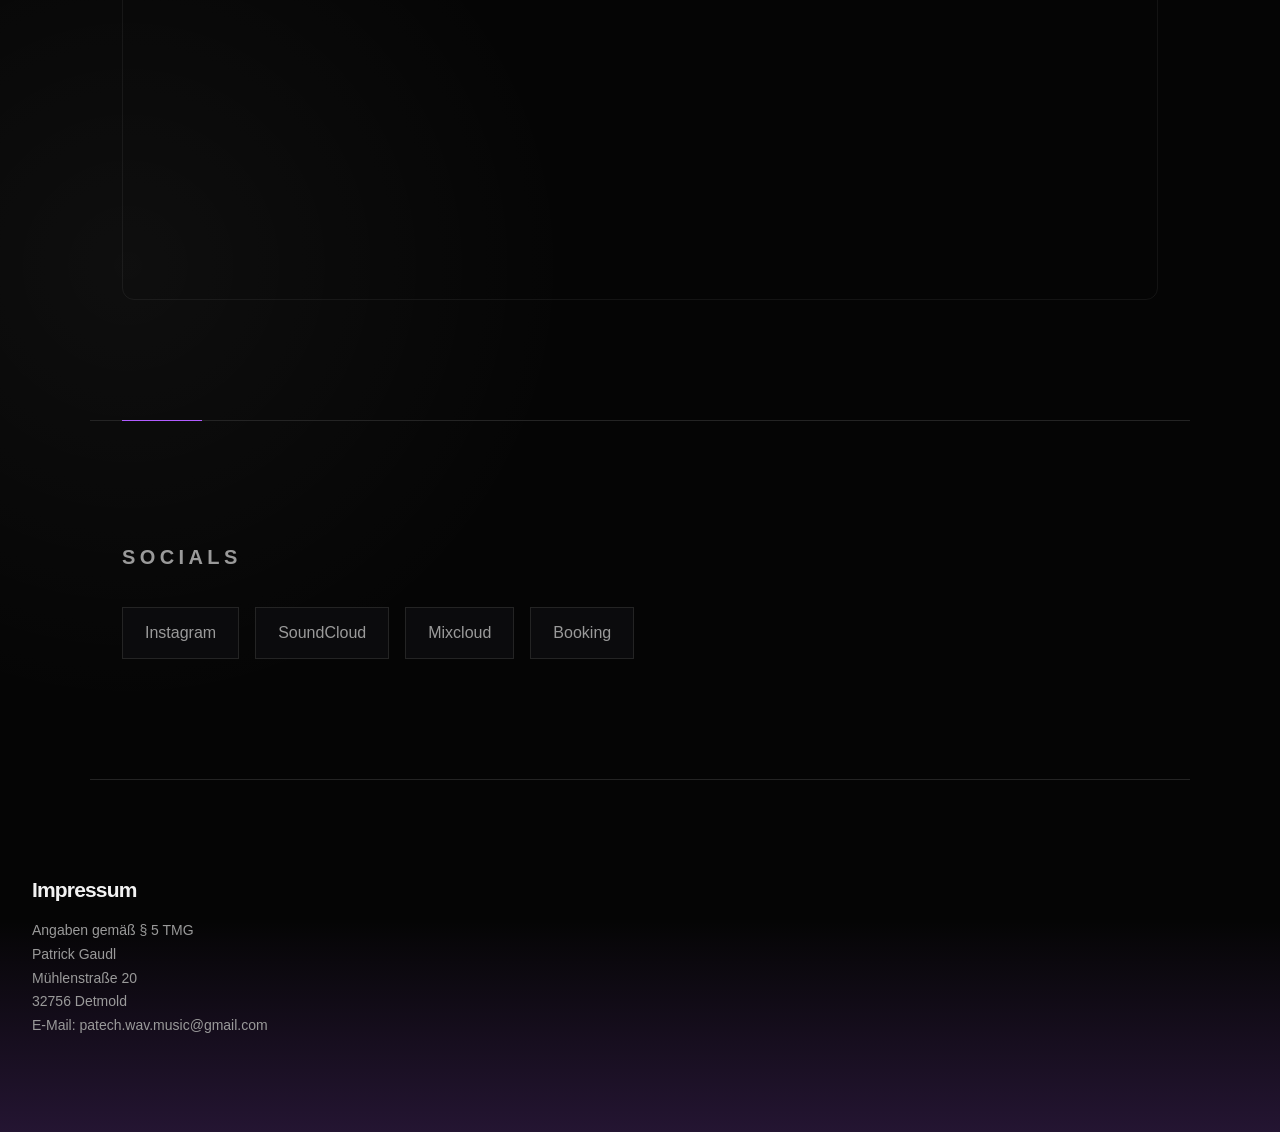
==== commit 8e2909b3: "Embedded soundcloud playlist for features and added mixcloud link." ====
--- a/index.html
+++ b/index.html
@@ -93,7 +93,8 @@
       <div class="social-links">
         <a href="https://www.instagram.com/patech.wav?igsh=MTF3a2w5eGQxazkydw%3D%3D&utm_source=qr" target="_blank">Instagram</a>
         <a href="https://soundcloud.com/user-330968893" target="_blank">SoundCloud</a>
-        <a href="mailto:patech.wav.music@gmail.com">Booking</a>
+        <a href="https://www.mixcloud.com/patechwav/">Mixcloud</a>
+        <a href="mailto:patech.wav@gmail.com">Booking</a>
       </div>
     </section>
   </main>
--- a/css/style.css
+++ b/css/style.css
@@ -432,7 +432,7 @@
   object-fit: cover;
   object-position: center;
   display: block;
-  filter: brightness(0.65) contrast(1.08) saturate(0.9);
+  filter: brightness(0.9) contrast(1.08) saturate(0.9);
 }
 
 .hero::after {
@@ -483,7 +483,7 @@
 }
 
 .soundcloud-card {
-  background: #000;
+  background: transparent;
   border: 1px solid rgba(255, 255, 255, 0.06);
   padding: 6px;
   border-radius: 12px;
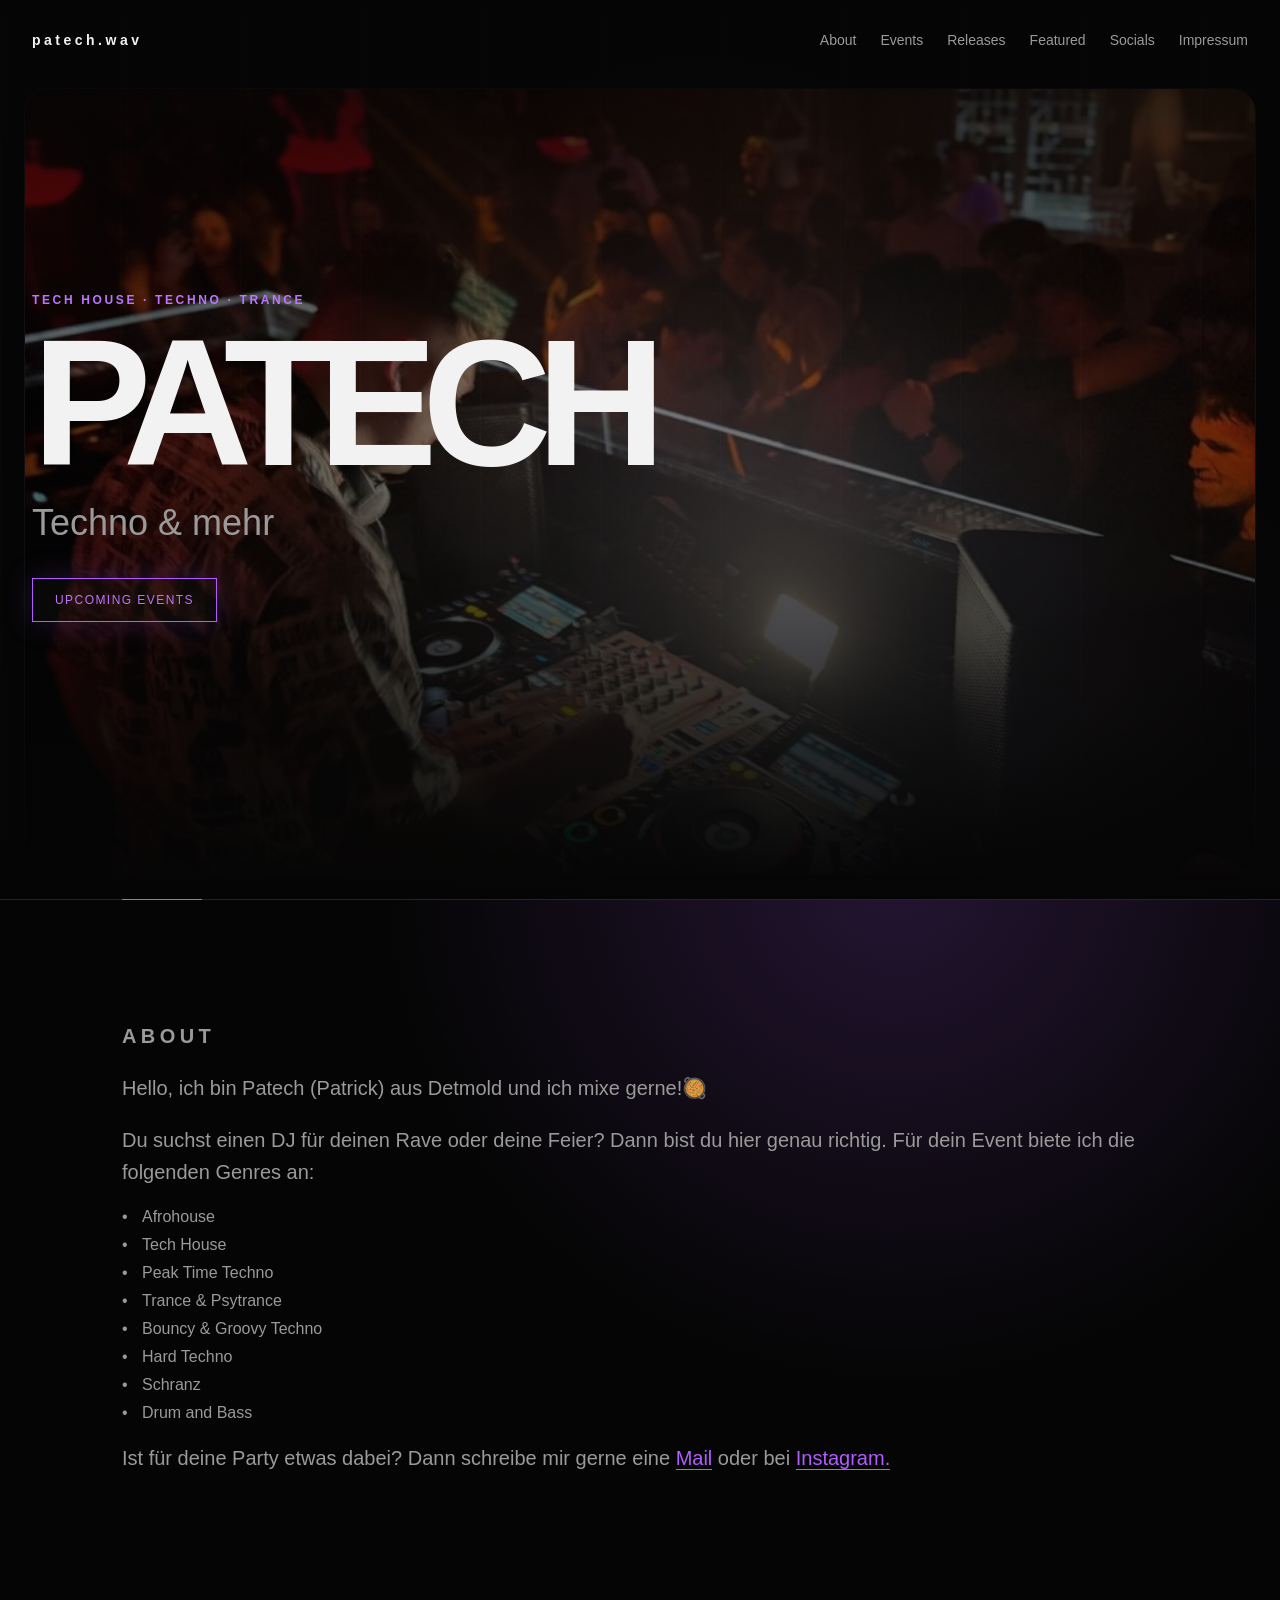
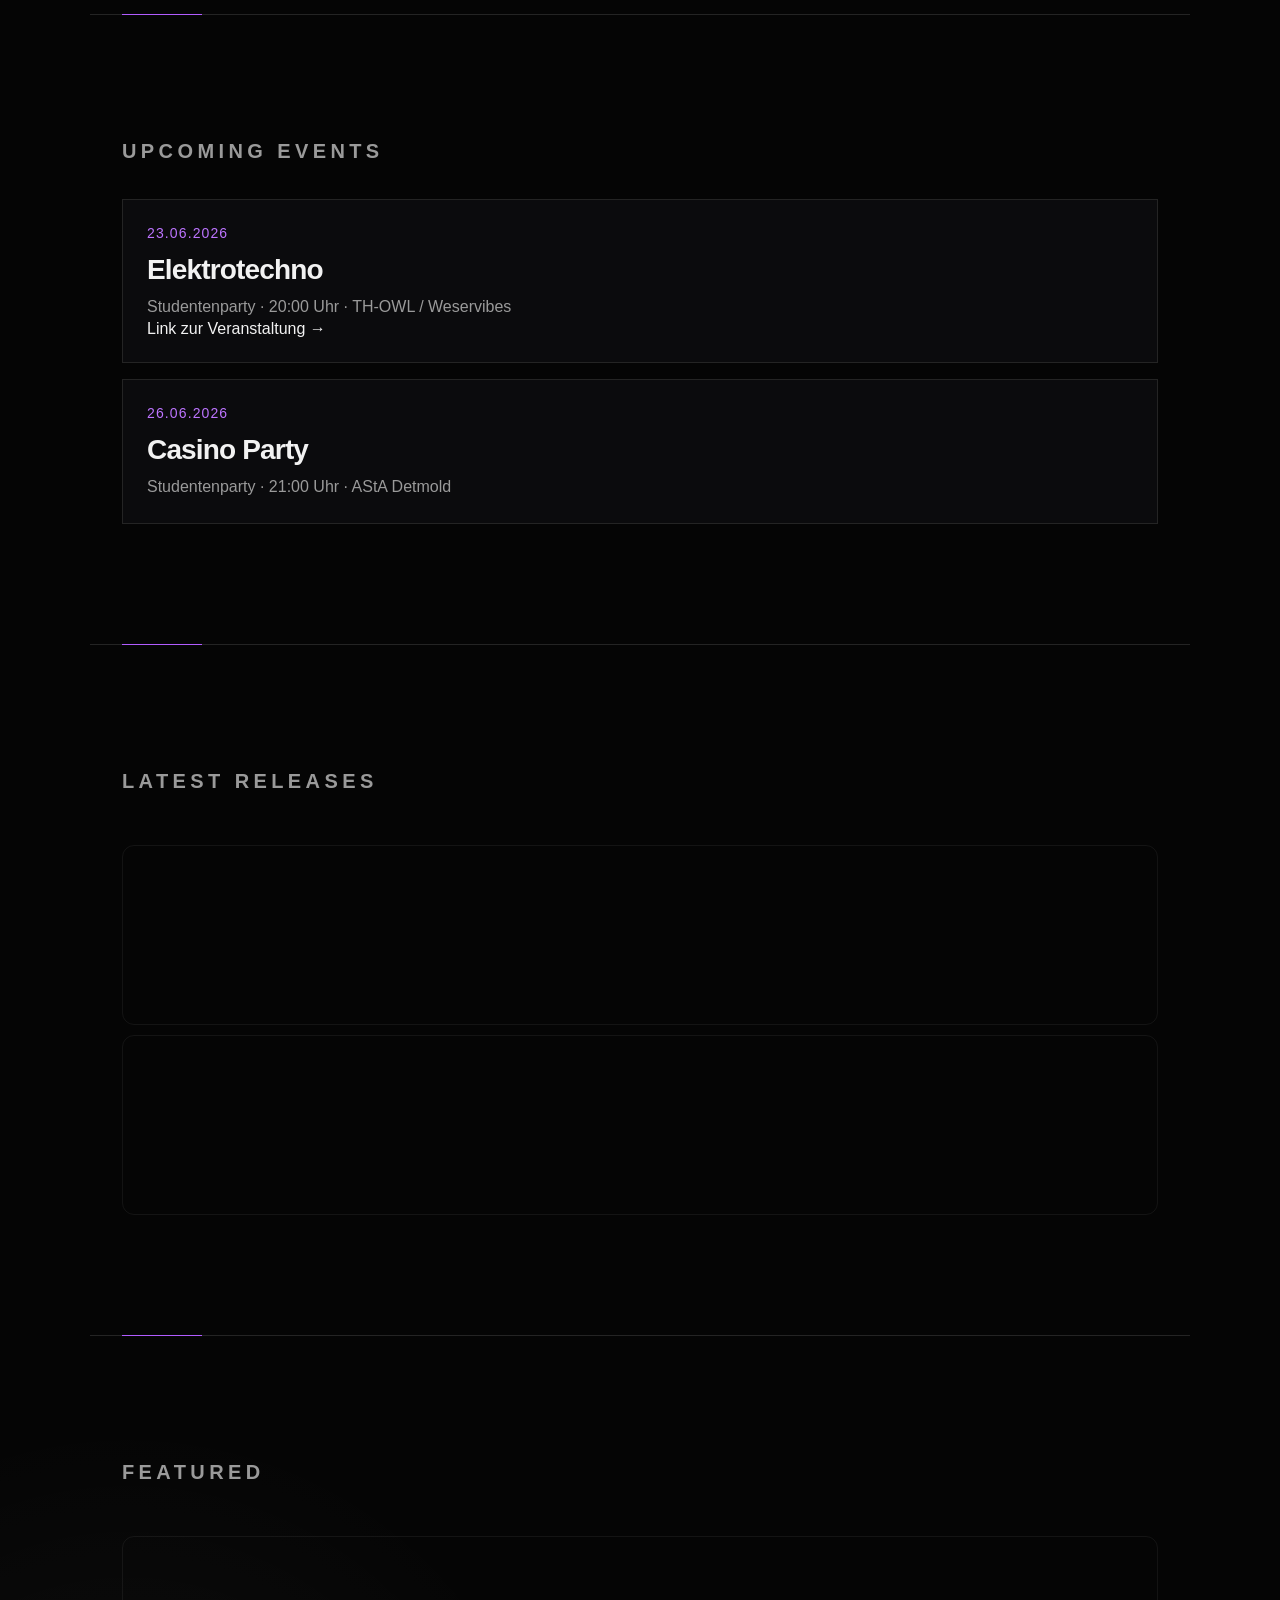
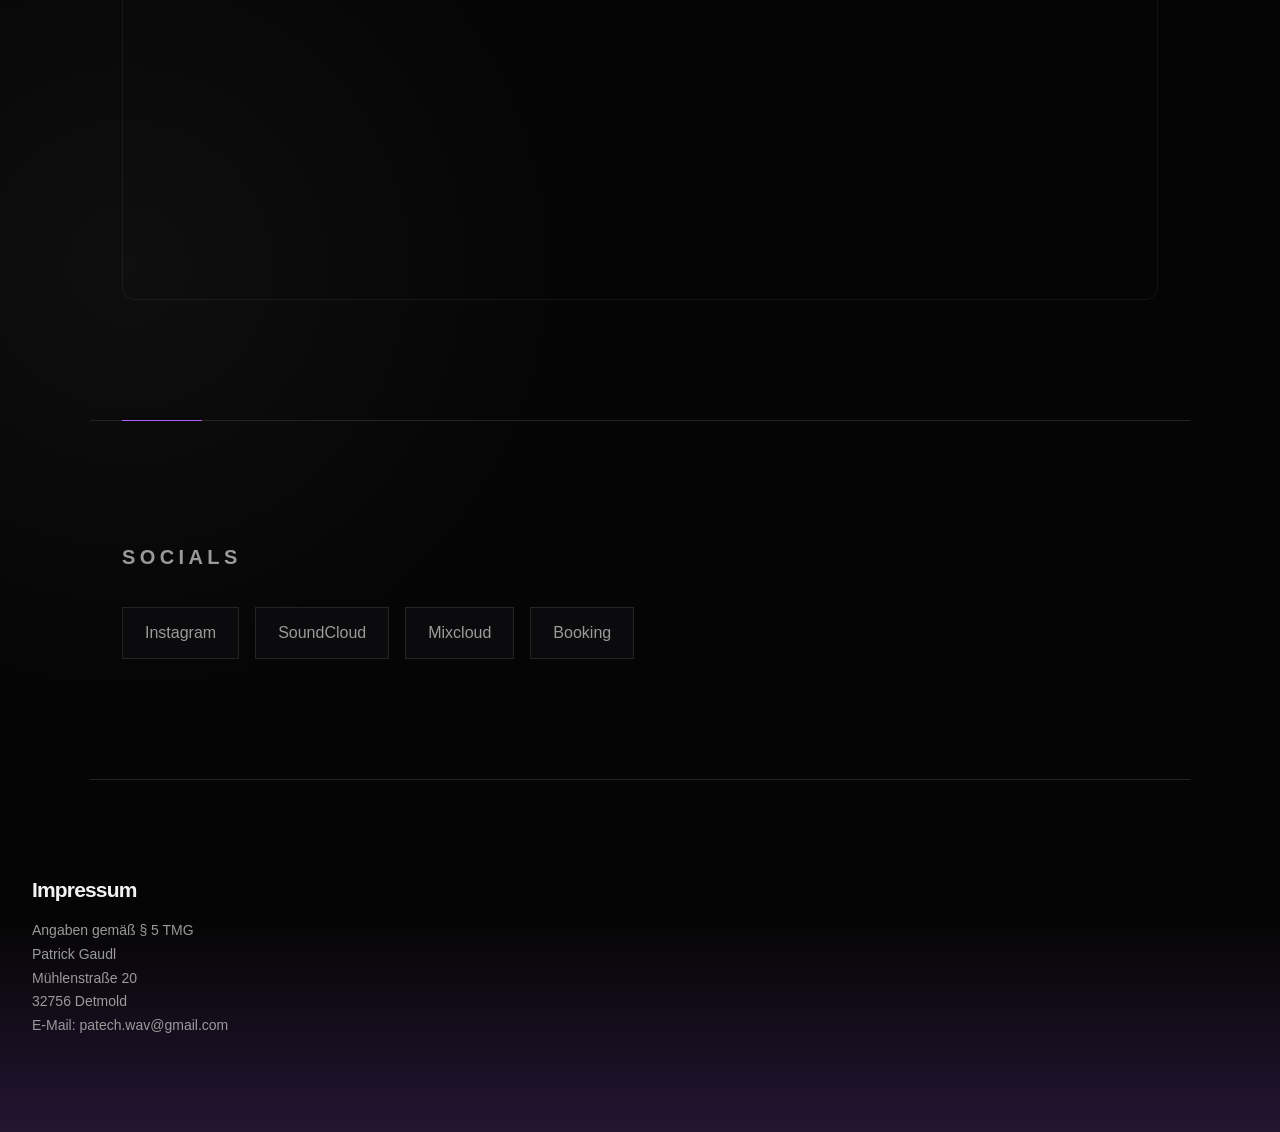
==== commit a53fb85d: "Refreshed the gmail links" ====
--- a/index.html
+++ b/index.html
@@ -50,7 +50,7 @@
 
         <p>
           Ist für deine Party etwas dabei? Dann schreibe mir gerne eine
-          <a href="mailto:patech.wav.music@gmail.com" class="inline-link">Mail</a>
+          <a href="mailto:patech.wav@gmail.com" class="inline-link">Mail</a>
           oder bei
           <a href="https://www.instagram.com/patech.wav?igsh=MTF3a2w5eGQxazkydw%3D%3D&utm_source=qr" target="_blank" class="inline-link">Instagram.
   </a>
@@ -106,7 +106,7 @@
       Patrick Gaudl<br />
       Mühlenstraße 20<br />
       32756 Detmold<br />
-      E-Mail: patech.wav.music@gmail.com
+      E-Mail: patech.wav@gmail.com
     </p>
   </footer>
 
--- a/css/style.css
+++ b/css/style.css
@@ -432,7 +432,7 @@
   object-fit: cover;
   object-position: center;
   display: block;
-  filter: brightness(0.9) contrast(1.08) saturate(0.9);
+  filter: brightness(0.95) contrast(1.08) saturate(0.9);
 }
 
 .hero::after {
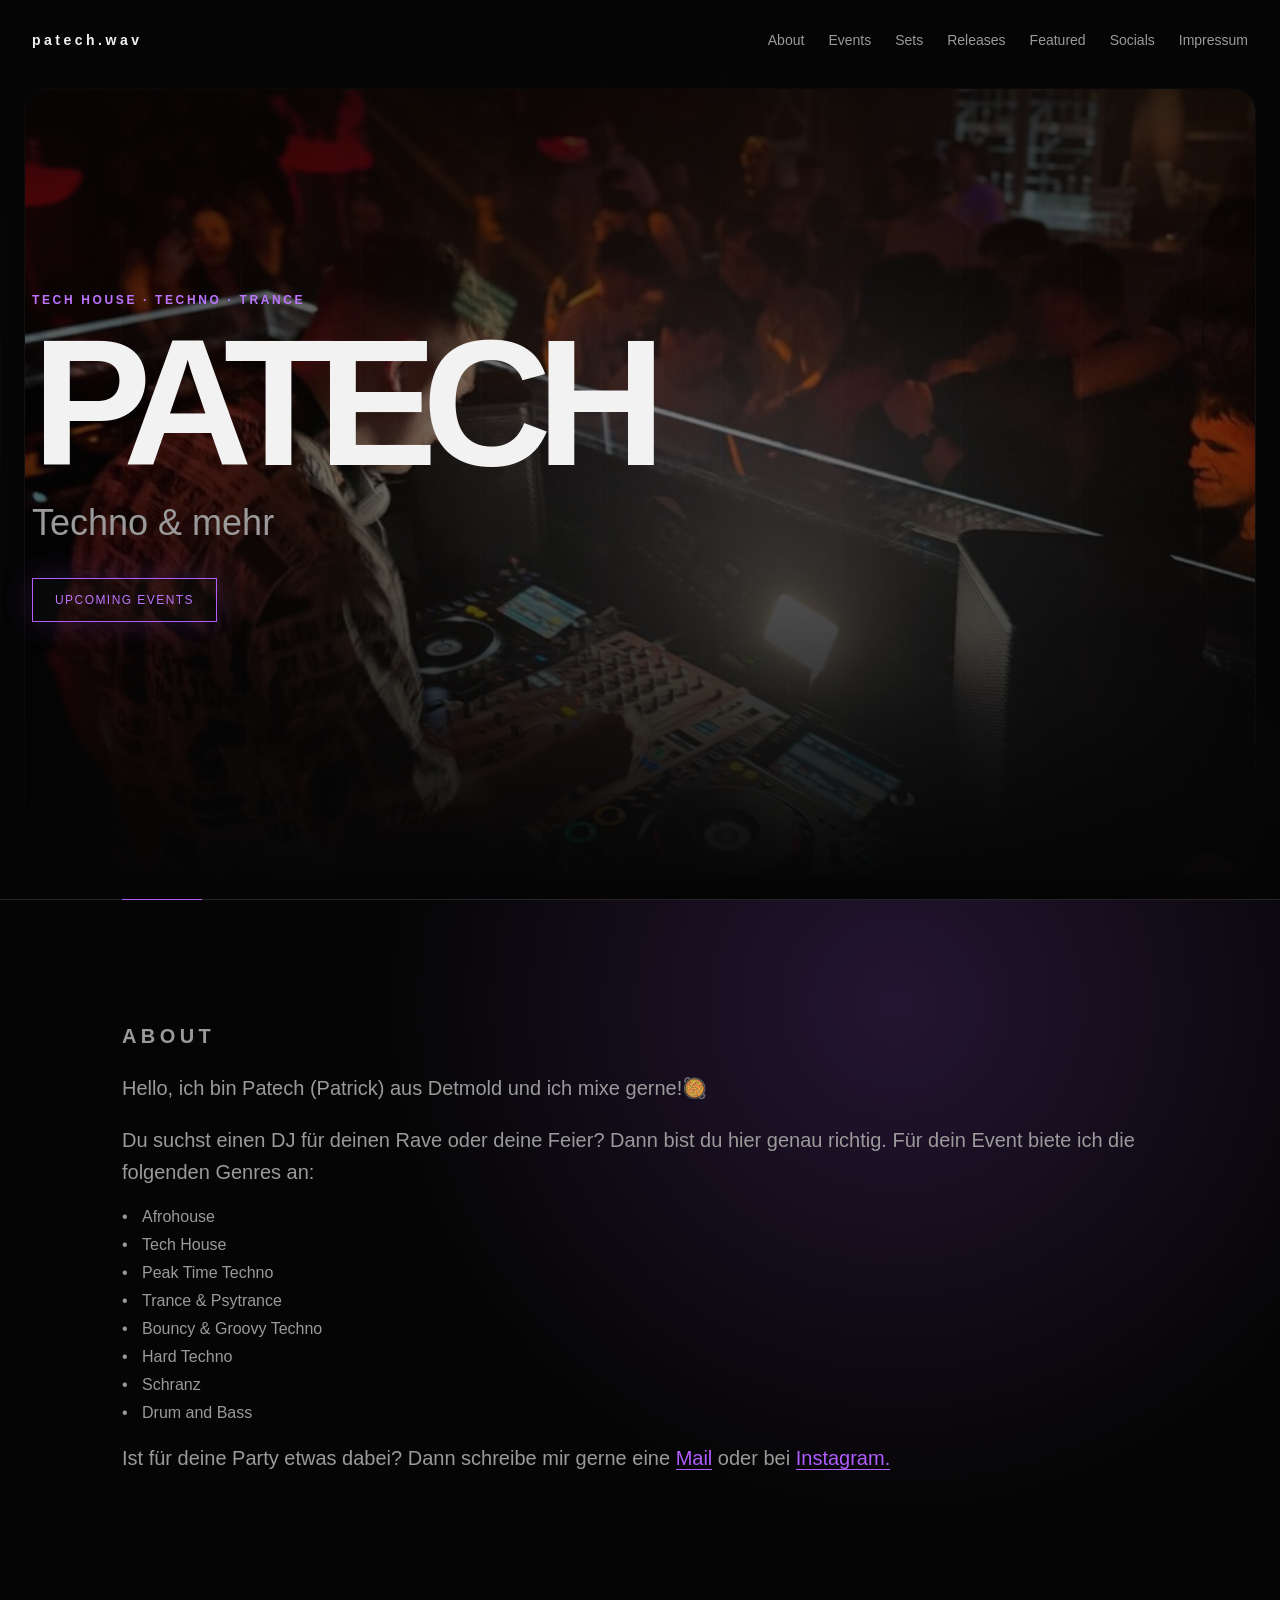
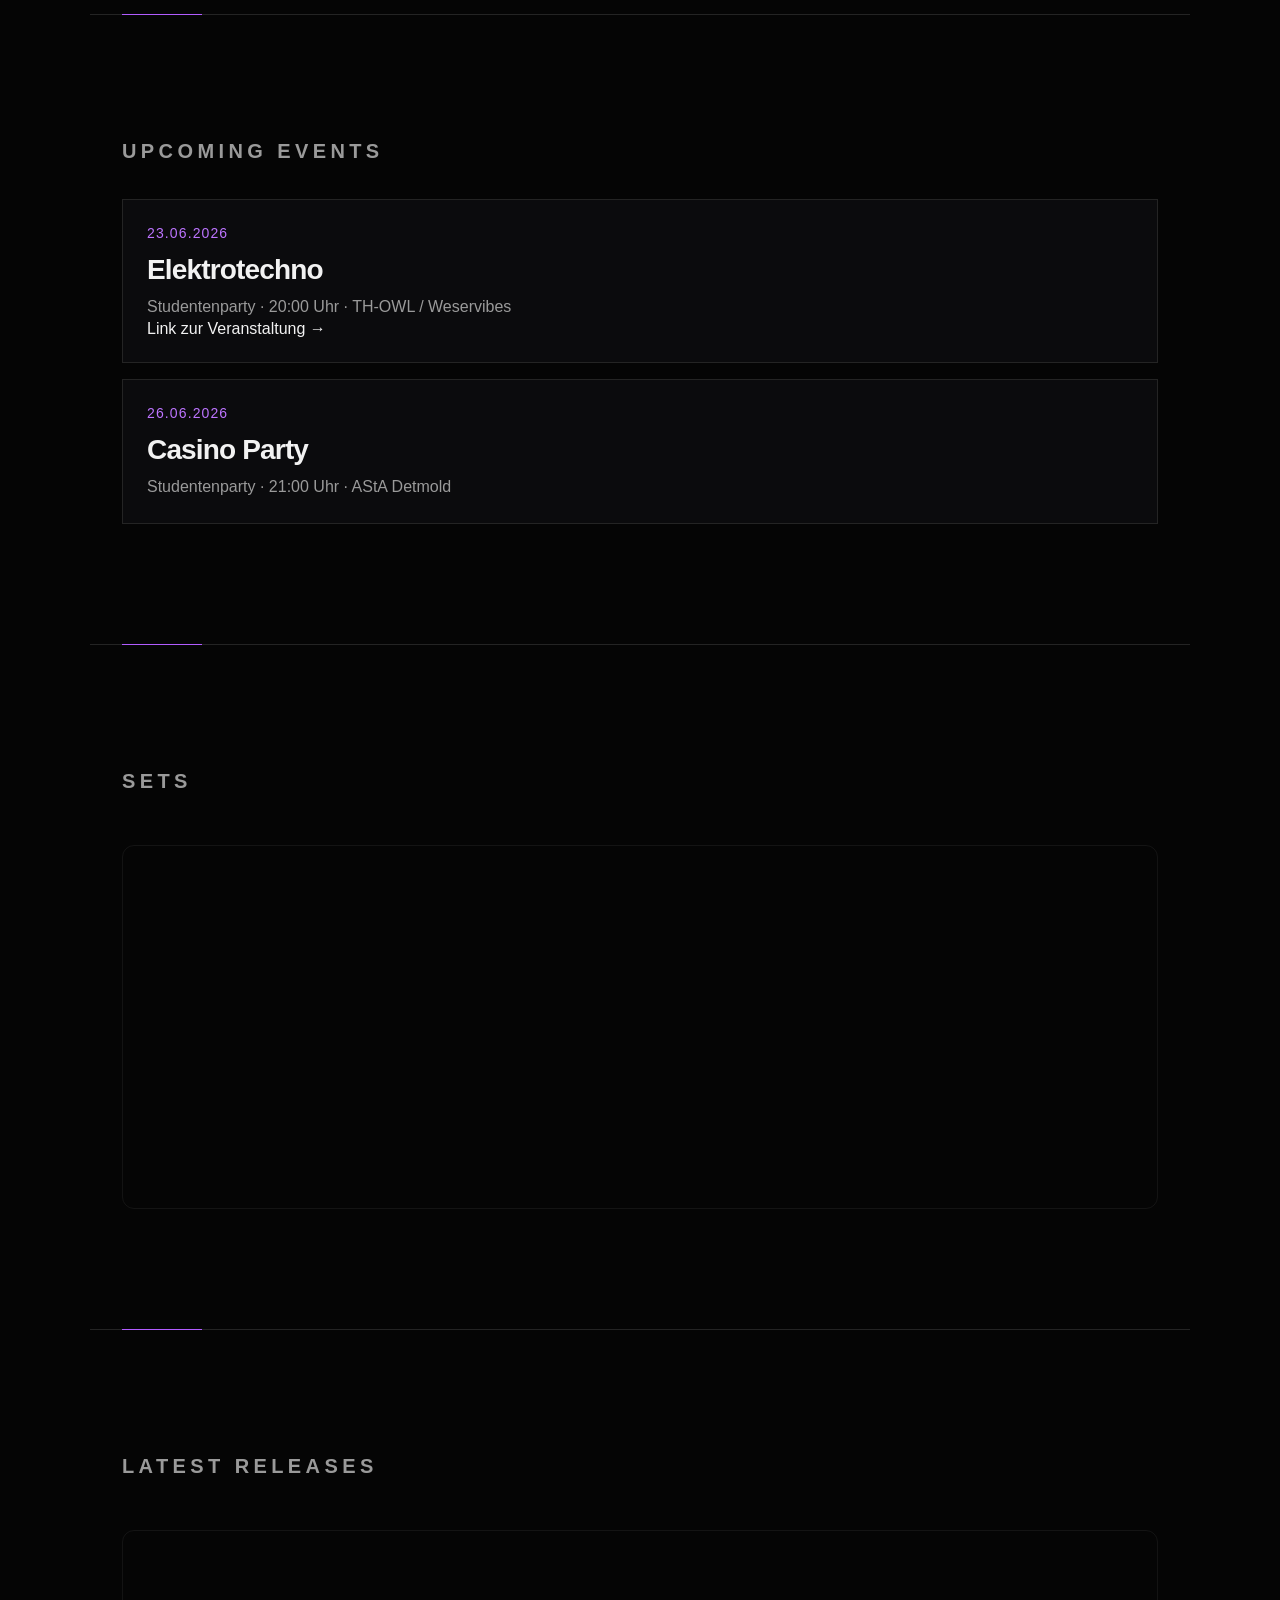
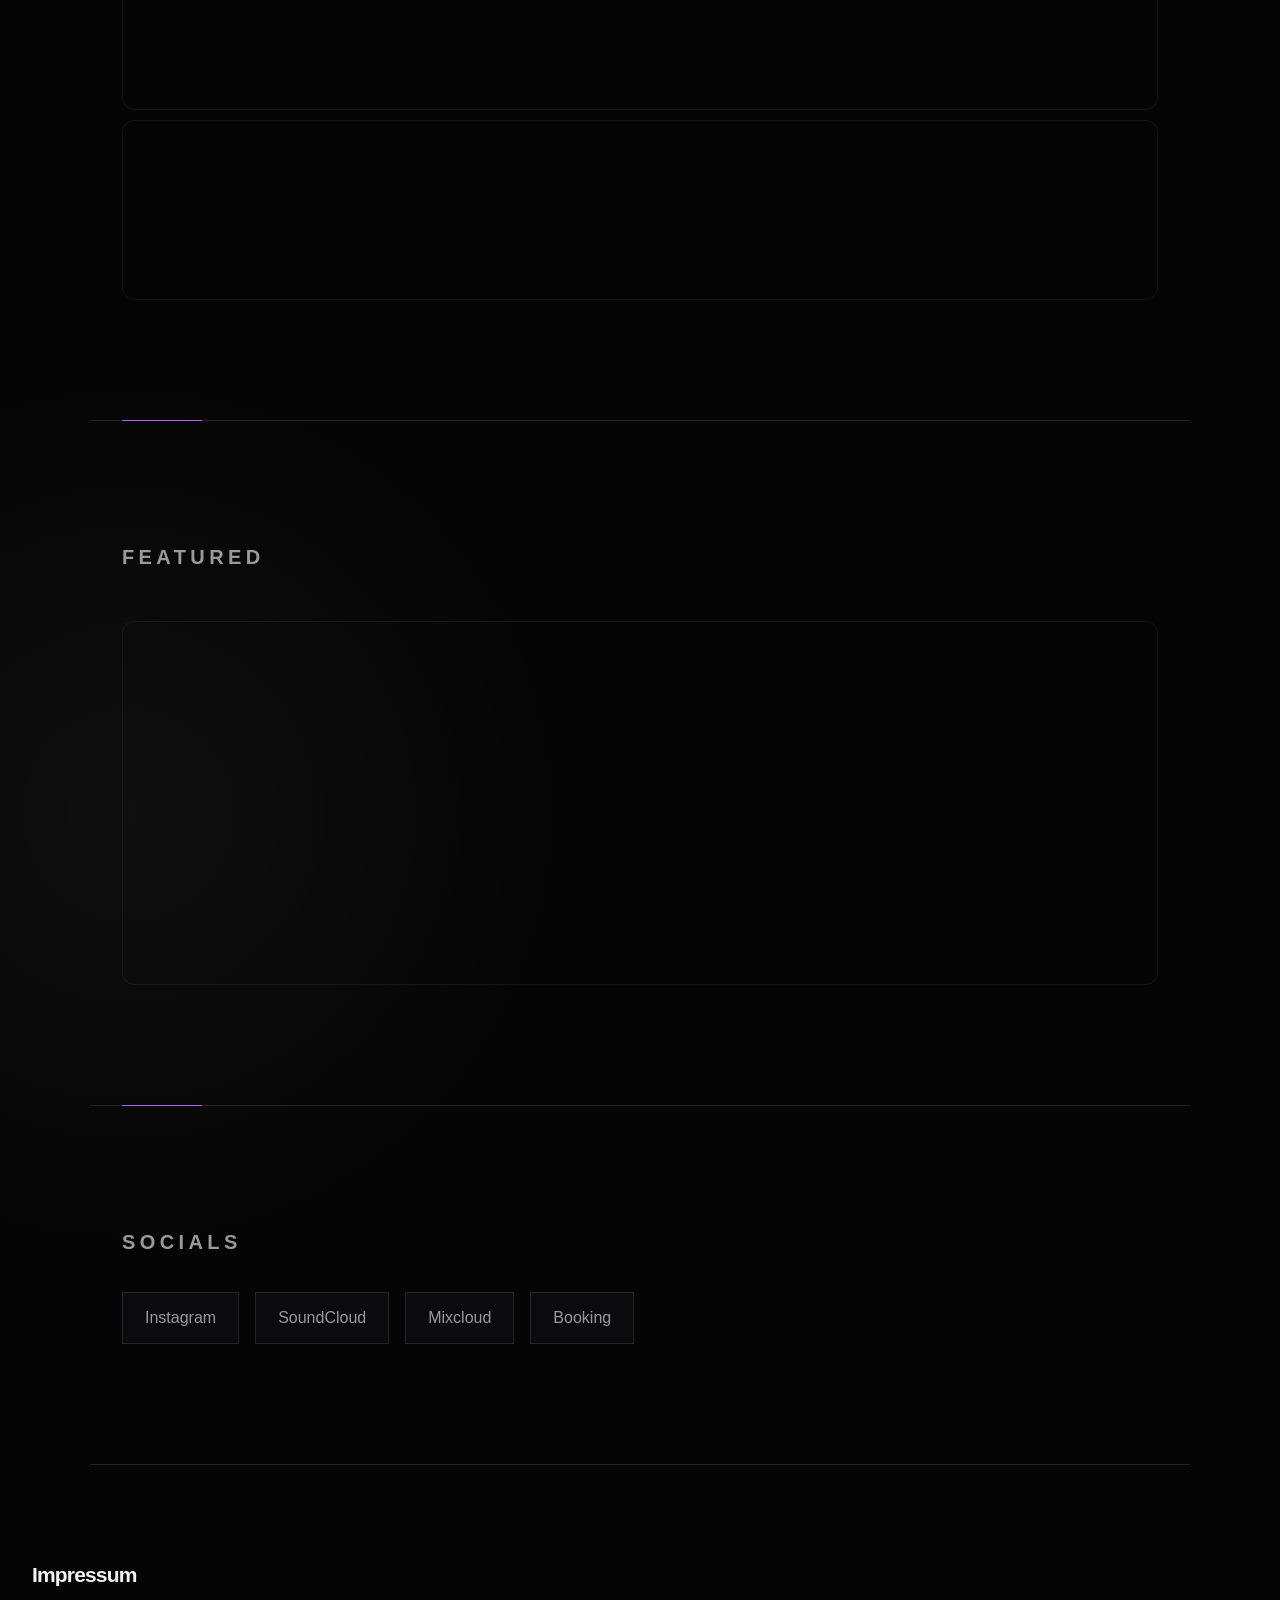
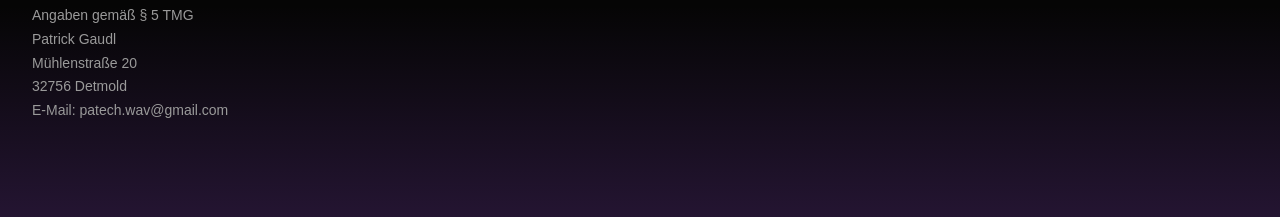
==== commit 8f57eab9: "Added set Bounce Protocol" ====
--- a/index.html
+++ b/index.html
@@ -14,10 +14,12 @@
       <div class="nav-links">
         <a href="#about">About</a>
         <a href="#events">Events</a>
+        <a href="#sets">Sets</a>
         <a href="#releases">Releases</a>
         <a href="#featured">Featured</a>
         <a href="#socials">Socials</a>
         <a href="#impressum">Impressum</a>
+        
       </div>
     </nav>
 
@@ -84,6 +86,7 @@
       </div>
     </section>
 
+    <div id="sets-container"></div>
     <div id="latest-releases-container"></div>
     <div id="featured-container"></div>
 
